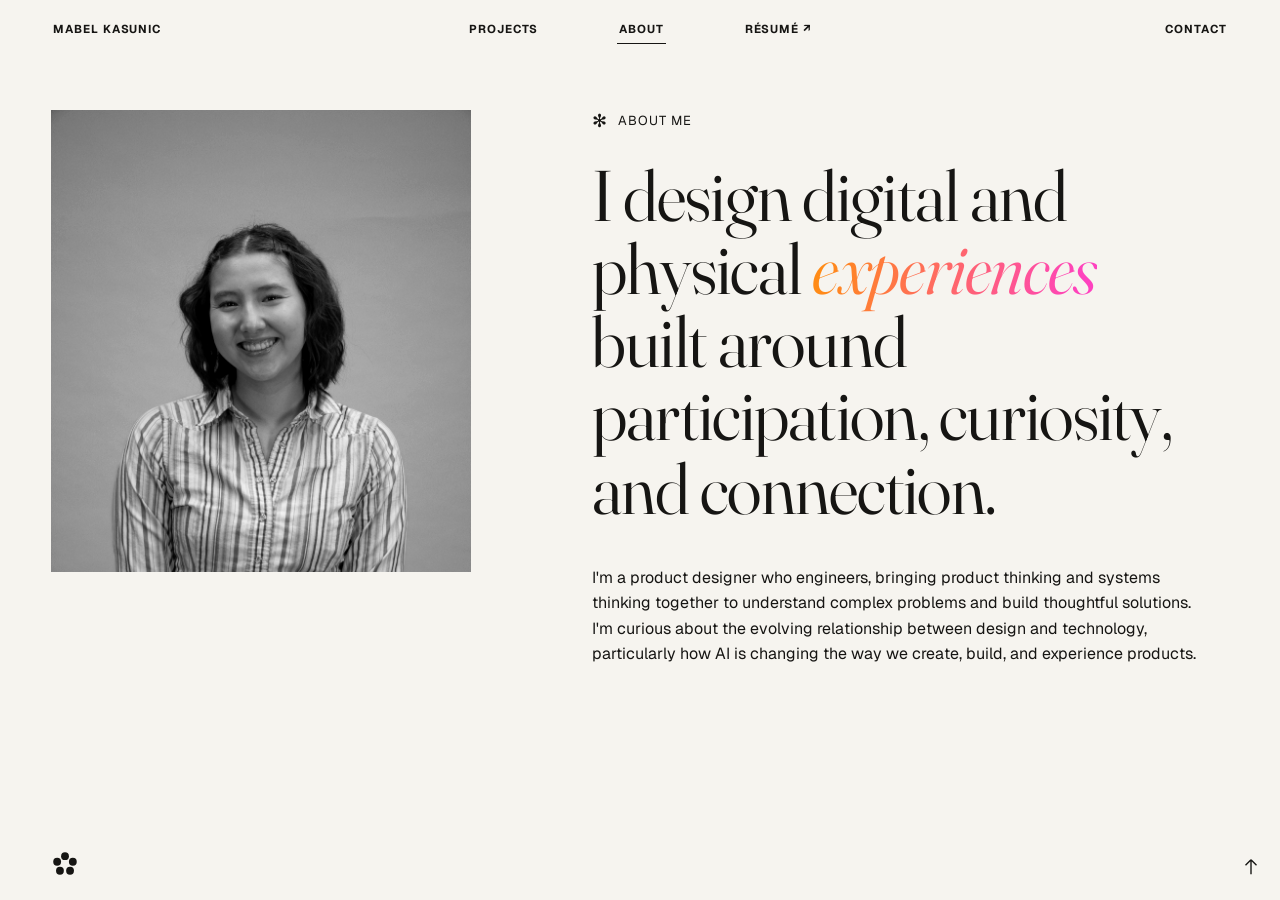
==== about.html @ b31f75e6 "Update project" ====
<!doctype html>
<html lang="en">
<head>
<meta charset="utf-8" />
<meta name="viewport" content="width=device-width, initial-scale=1" />
<title>About — Mabel Kasunic</title>
<link rel="preconnect" href="https://fonts.googleapis.com" />
<link rel="preconnect" href="https://fonts.gstatic.com" crossorigin />
<link href="https://fonts.googleapis.com/css2?family=Fraunces:ital,opsz,wght@0,9..144,300..700;1,9..144,300..700&family=DM+Mono:wght@400;500&family=Geist:wght@400;500;600&display=swap" rel="stylesheet" />

<style>
  :root {
    --bg: #f6f4ef;
    --ink: #161513;
    --muted: #6c6a64;
    --rule: rgba(22, 21, 19, 0.12);
    --serif: "Fraunces", "Times New Roman", serif;
    --sans: "Geist", system-ui, -apple-system, sans-serif;
    --mono: "DM Mono", ui-monospace, monospace;
    --gutter: clamp(20px, 4vw, 56px);
  }

  * { box-sizing: border-box; }
  html, body { margin: 0; padding: 0; }
  body {
    background: var(--bg);
    color: var(--ink);
    font-family: var(--sans);
    font-size: 16px;
    line-height: 1.55;
    -webkit-font-smoothing: antialiased;
    min-height: 100vh;
  }

  a { color: inherit; text-decoration: none; }

  @media (hover: hover) and (pointer: fine) {
    * { cursor: none !important; }
    .custom-cursor {
      position: fixed;
      top: 0; left: 0;
      width: 12px; height: 12px;
      margin: -6px 0 0 -6px;
      border-radius: 50%;
      background: #FF69c8;
      pointer-events: none;
      z-index: 9999;
      transform: translate3d(-100px, -100px, 0);
      transition: transform 0.08s ease-out, opacity 0.2s ease;
    }
  }

  /* ---------- Top nav ---------- */
  .nav {
    position: fixed; inset: 0 0 auto 0;
    display: grid;
    grid-template-columns: 1fr auto auto auto 1fr;
    gap: clamp(24px, 6vw, 90px);
    padding: 16px var(--gutter);
    background: transparent;
    z-index: 50;
    font-family: var(--sans);
    font-size: 11.5px;
    font-weight: 700;
    letter-spacing: 0.08em;
    text-transform: uppercase;
    color: var(--ink);
    mix-blend-mode: normal;
  }
  .nav a { position: relative; padding: 4px 2px; }
  .nav .brand { justify-self: start; }
  .nav .end { justify-self: end; }
  .nav a .sup {
    font-size: 10px;
    vertical-align: super;
    margin-left: 2px;
    color: var(--muted);
    letter-spacing: 0;
  }
  .nav a:hover::after {
    content: "";
    position: absolute; left: 0; right: 0; bottom: -2px;
    height: 1px; background: var(--ink);
  }
  .nav a.current::after {
    content: "";
    position: absolute; left: 0; right: 0; bottom: -2px;
    height: 1px; background: var(--ink);
  }

  /* ---------- Corner flower mark ---------- */
  .corner-mark {
    position: fixed;
    left: var(--gutter); bottom: 22px;
    z-index: 40;
    width: 28px; height: 28px;
  }
  .corner-mark svg { width: 100%; height: 100%; }

  .scroll-top {
    position: fixed;
    right: 18px; bottom: 22px;
    z-index: 40;
    width: 22px; height: 22px;
    color: var(--ink);
    cursor: pointer;
  }

  /* ---------- About hero (portrait + copy) ---------- */
  main {
    position: relative;
    z-index: 1;
    padding: 110px var(--gutter) 120px;
  }
  .hero-grid {
    display: grid;
    grid-template-columns: 0.85fr 1.2fr;
    gap: clamp(40px, 7vw, 110px);
    align-items: start;
  }

  .portrait-wrap { position: relative; max-width: 420px; }
  .portrait {
    position: relative;
    aspect-ratio: 438 / 482;
    overflow: hidden;
    background: #d6d4cd;
    opacity: 0;
    clip-path: inset(0 0 100% 0);
  }
  .portrait.in-view {
    animation: wipeReveal 1.15s cubic-bezier(0.22, 1, 0.36, 1) 0.1s forwards;
  }

  .eyebrow {
    display: inline-flex; align-items: center; gap: 10px;
    font-family: var(--sans);
    font-size: 13px;
    letter-spacing: 0.08em;
    text-transform: uppercase;
    color: var(--ink);
    margin-bottom: 28px;
  }
  .eyebrow .ast {
    font-family: var(--serif);
    font-size: 18px;
    line-height: 1;
  }

  .display {
    font-family: var(--serif);
    font-weight: 350;
    font-optical-sizing: auto;
    font-variation-settings: "opsz" 144;
    font-size: clamp(38px, 5.6vw, 78px);
    line-height: 1.02;
    letter-spacing: -0.01em;
    margin: 0 0 40px;
    text-wrap: balance;
  }
  .display em {
    font-style: italic;
    font-weight: 350;
  }
  .display em.grad {
    background-image: linear-gradient(100deg, #FF8B17 6%, #FE42BF 94%);
    -webkit-background-clip: text;
    background-clip: text;
    -webkit-text-fill-color: transparent;
    color: transparent;
  }

  .lede p {
    font-size: clamp(16px, 1.15vw, 19px);
    line-height: 1.6;
    color: var(--ink);
    margin: 0 0 18px;
    max-width: 56ch;
  }
  .lede p:last-child { margin-bottom: 0; }

  .reveal {
    opacity: 0;
    clip-path: inset(0 0 100% 0);
  }
  .in-view .reveal {
    animation: wipeReveal 1.05s cubic-bezier(0.22, 1, 0.36, 1) var(--d, 0s) forwards;
  }
  @keyframes wipeReveal {
    0%   { opacity: 0; clip-path: inset(0 0 100% 0); }
    99%  { opacity: 1; clip-path: inset(0 0 0 0); }
    100% { opacity: 1; clip-path: none; }
  }
  @media (prefers-reduced-motion: reduce) {
    .reveal, .portrait {
      animation: none !important;
      opacity: 1 !important;
      clip-path: none !important;
    }
  }

  @media (max-width: 880px) {
    .hero-grid { grid-template-columns: 1fr; }
  }

  @media (max-width: 720px) {
    .nav { grid-template-columns: 1fr auto; gap: 16px; }
    .nav .brand { grid-column: 1; }
    .nav .end { grid-column: 2; }
    .nav a:not(.brand):not(.end) { display: none; }
  }
</style>
</head>
<body>

<!-- Custom dot cursor -->
<div class="custom-cursor" id="customCursor" aria-hidden="true"></div>
<script>
  (function () {
    var dot = document.getElementById('customCursor');
    if (!dot || !window.matchMedia('(hover: hover) and (pointer: fine)').matches) return;
    window.addEventListener('mousemove', function (e) {
      dot.style.transform = 'translate3d(' + e.clientX + 'px, ' + e.clientY + 'px, 0)';
    });
    document.addEventListener('mouseleave', function () { dot.style.opacity = '0'; });
    document.addEventListener('mouseenter', function () { dot.style.opacity = '1'; });
  })();
</script>

<!-- Top nav -->
<nav class="nav">
  <a class="brand" href="index.html">Mabel Kasunic</a>
  <a class="nav-link" href="index.html#projects">Projects</a>
  <a class="nav-link current" href="about.html">About</a>
  <a class="nav-link" href="resume.html">Résumé ↗</a>
  <a class="end" href="index.html#contact">Contact</a>
</nav>

<!-- Corner flower mark -->
<div class="corner-mark" aria-hidden="true">
  <svg viewBox="0 0 100 100">
    <g fill="#161513">
      <circle cx="50" cy="22" r="14"/>
      <circle cx="78" cy="42" r="14"/>
      <circle cx="68" cy="74" r="14"/>
      <circle cx="32" cy="74" r="14"/>
      <circle cx="22" cy="42" r="14"/>
      <circle cx="50" cy="50" r="6" fill="#f6f4ef"/>
    </g>
  </svg>
</div>

<!-- Scroll to top -->
<a class="scroll-top" href="#top" aria-label="Back to top">
  <svg viewBox="0 0 24 24" fill="none" stroke="currentColor" stroke-width="1.5">
    <path d="M12 20V4M12 4l-6 6M12 4l6 6"/>
  </svg>
</a>

<main id="top">
  <section class="hero" id="about">
    <div class="hero-grid">
      <div class="portrait-wrap">
        <div class="portrait">
          <img src="portrait.jpg" alt="Portrait of Mabel Kasunic" style="width:100%;height:100%;object-fit:cover;object-position:center top;filter:grayscale(1) contrast(1.05);" />
        </div>
      </div>

      <div class="lede">
        <div class="eyebrow reveal" style="--d:0.05s"><span class="ast">✻</span> About me</div>
        <h1 class="display reveal" style="--d:0.18s">
          I design digital and physical <em class="grad">experiences</em> built around participation, curiosity, and connection.
        </h1>
        <p class="reveal" style="--d:0.5s">I'm a product designer who engineers, bringing product thinking and systems thinking together to understand complex problems and build thoughtful solutions. I'm curious about the evolving relationship between design and technology, particularly how AI is changing the way we create, build, and experience products.</p>
      </div>
    </div>
  </section>
</main>

<script>
  (function () {
    var hero = document.getElementById('about');
    var grid = hero && hero.querySelector('.hero-grid');
    if (!hero || !grid) return;
    var io = new IntersectionObserver(function (entries) {
      entries.forEach(function (entry) {
        if (entry.isIntersecting) {
          hero.classList.add('in-view');
          hero.querySelector('.portrait').classList.add('in-view');
          io.disconnect();
        }
      });
    }, { threshold: 0.18 });
    io.observe(grid);
  })();
</script>

</body>
</html>
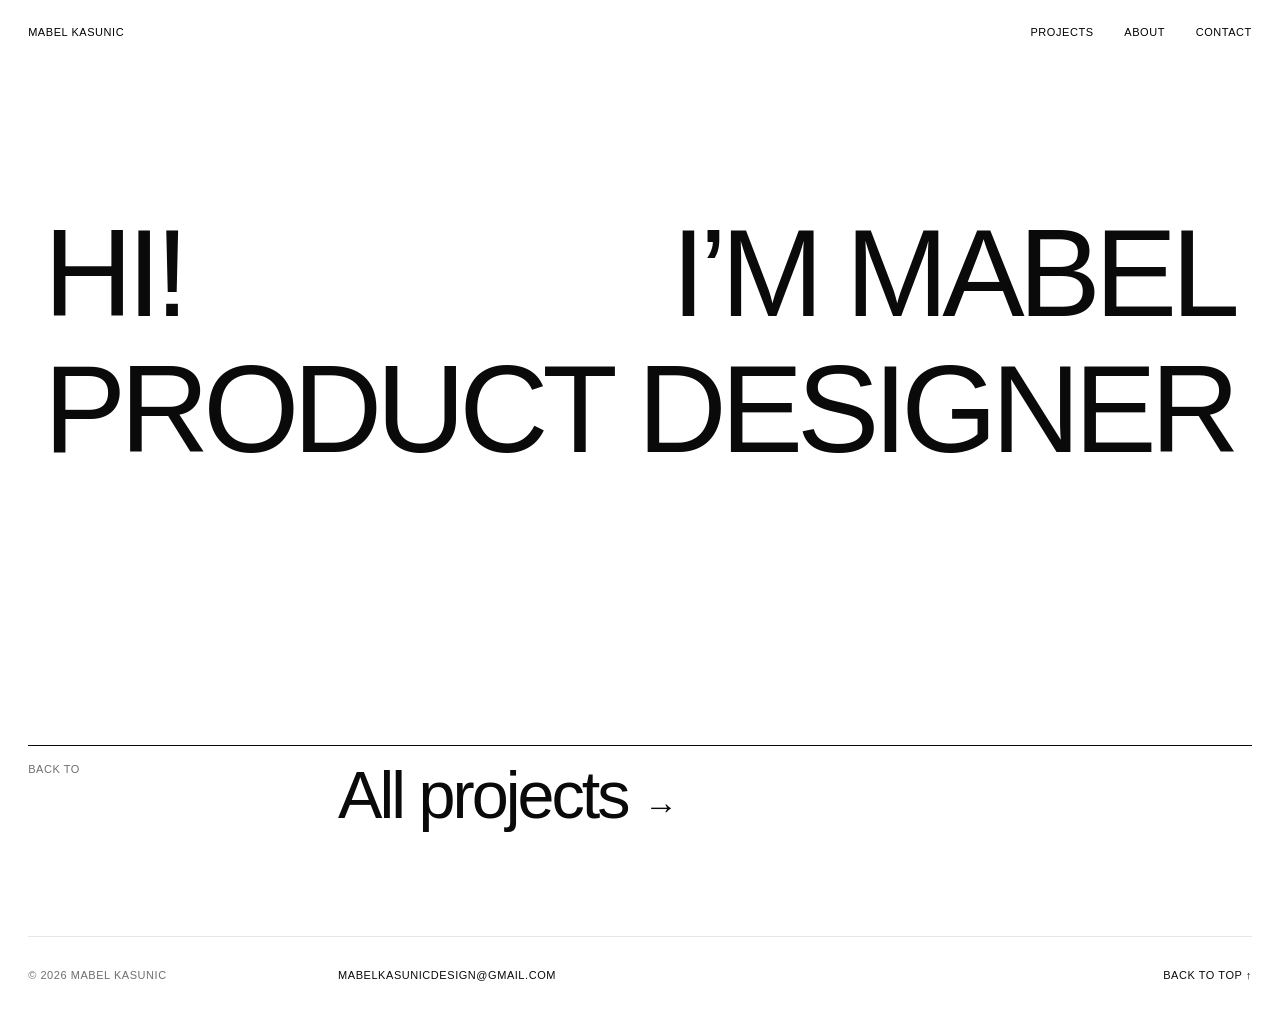
==== commit c792adf4: "Add About page with hover doodles New about.html: centred "Hi! I'm Mabel / Product Designer" title i" ====
--- a/about.html
+++ b/about.html
@@ -1,299 +1,54 @@
 <!doctype html>
-<html lang="en">
+<html lang="en" class="no-js">
 <head>
-<meta charset="utf-8" />
-<meta name="viewport" content="width=device-width, initial-scale=1" />
-<title>About — Mabel Kasunic</title>
-<link rel="preconnect" href="https://fonts.googleapis.com" />
-<link rel="preconnect" href="https://fonts.gstatic.com" crossorigin />
-<link href="https://fonts.googleapis.com/css2?family=Fraunces:ital,opsz,wght@0,9..144,300..700;1,9..144,300..700&family=DM+Mono:wght@400;500&family=Geist:wght@400;500;600&display=swap" rel="stylesheet" />
-
-<style>
-  :root {
-    --bg: #f6f4ef;
-    --ink: #161513;
-    --muted: #6c6a64;
-    --rule: rgba(22, 21, 19, 0.12);
-    --serif: "Fraunces", "Times New Roman", serif;
-    --sans: "Geist", system-ui, -apple-system, sans-serif;
-    --mono: "DM Mono", ui-monospace, monospace;
-    --gutter: clamp(20px, 4vw, 56px);
-  }
-
-  * { box-sizing: border-box; }
-  html, body { margin: 0; padding: 0; }
-  body {
-    background: var(--bg);
-    color: var(--ink);
-    font-family: var(--sans);
-    font-size: 16px;
-    line-height: 1.55;
-    -webkit-font-smoothing: antialiased;
-    min-height: 100vh;
-  }
-
-  a { color: inherit; text-decoration: none; }
-
-  @media (hover: hover) and (pointer: fine) {
-    * { cursor: none !important; }
-    .custom-cursor {
-      position: fixed;
-      top: 0; left: 0;
-      width: 12px; height: 12px;
-      margin: -6px 0 0 -6px;
-      border-radius: 50%;
-      background: #FF69c8;
-      pointer-events: none;
-      z-index: 9999;
-      transform: translate3d(-100px, -100px, 0);
-      transition: transform 0.08s ease-out, opacity 0.2s ease;
-    }
-  }
-
-  /* ---------- Top nav ---------- */
-  .nav {
-    position: fixed; inset: 0 0 auto 0;
-    display: grid;
-    grid-template-columns: 1fr auto auto auto 1fr;
-    gap: clamp(24px, 6vw, 90px);
-    padding: 16px var(--gutter);
-    background: transparent;
-    z-index: 50;
-    font-family: var(--sans);
-    font-size: 11.5px;
-    font-weight: 700;
-    letter-spacing: 0.08em;
-    text-transform: uppercase;
-    color: var(--ink);
-    mix-blend-mode: normal;
-  }
-  .nav a { position: relative; padding: 4px 2px; }
-  .nav .brand { justify-self: start; }
-  .nav .end { justify-self: end; }
-  .nav a .sup {
-    font-size: 10px;
-    vertical-align: super;
-    margin-left: 2px;
-    color: var(--muted);
-    letter-spacing: 0;
-  }
-  .nav a:hover::after {
-    content: "";
-    position: absolute; left: 0; right: 0; bottom: -2px;
-    height: 1px; background: var(--ink);
-  }
-  .nav a.current::after {
-    content: "";
-    position: absolute; left: 0; right: 0; bottom: -2px;
-    height: 1px; background: var(--ink);
-  }
-
-  /* ---------- Corner flower mark ---------- */
-  .corner-mark {
-    position: fixed;
-    left: var(--gutter); bottom: 22px;
-    z-index: 40;
-    width: 28px; height: 28px;
-  }
-  .corner-mark svg { width: 100%; height: 100%; }
-
-  .scroll-top {
-    position: fixed;
-    right: 18px; bottom: 22px;
-    z-index: 40;
-    width: 22px; height: 22px;
-    color: var(--ink);
-    cursor: pointer;
-  }
-
-  /* ---------- About hero (portrait + copy) ---------- */
-  main {
-    position: relative;
-    z-index: 1;
-    padding: 110px var(--gutter) 120px;
-  }
-  .hero-grid {
-    display: grid;
-    grid-template-columns: 0.85fr 1.2fr;
-    gap: clamp(40px, 7vw, 110px);
-    align-items: start;
-  }
-
-  .portrait-wrap { position: relative; max-width: 420px; }
-  .portrait {
-    position: relative;
-    aspect-ratio: 438 / 482;
-    overflow: hidden;
-    background: #d6d4cd;
-    opacity: 0;
-    clip-path: inset(0 0 100% 0);
-  }
-  .portrait.in-view {
-    animation: wipeReveal 1.15s cubic-bezier(0.22, 1, 0.36, 1) 0.1s forwards;
-  }
-
-  .eyebrow {
-    display: inline-flex; align-items: center; gap: 10px;
-    font-family: var(--sans);
-    font-size: 13px;
-    letter-spacing: 0.08em;
-    text-transform: uppercase;
-    color: var(--ink);
-    margin-bottom: 28px;
-  }
-  .eyebrow .ast {
-    font-family: var(--serif);
-    font-size: 18px;
-    line-height: 1;
-  }
-
-  .display {
-    font-family: var(--serif);
-    font-weight: 350;
-    font-optical-sizing: auto;
-    font-variation-settings: "opsz" 144;
-    font-size: clamp(38px, 5.6vw, 78px);
-    line-height: 1.02;
-    letter-spacing: -0.01em;
-    margin: 0 0 40px;
-    text-wrap: balance;
-  }
-  .display em {
-    font-style: italic;
-    font-weight: 350;
-  }
-  .display em.grad {
-    background-image: linear-gradient(100deg, #FF8B17 6%, #FE42BF 94%);
-    -webkit-background-clip: text;
-    background-clip: text;
-    -webkit-text-fill-color: transparent;
-    color: transparent;
-  }
-
-  .lede p {
-    font-size: clamp(16px, 1.15vw, 19px);
-    line-height: 1.6;
-    color: var(--ink);
-    margin: 0 0 18px;
-    max-width: 56ch;
-  }
-  .lede p:last-child { margin-bottom: 0; }
-
-  .reveal {
-    opacity: 0;
-    clip-path: inset(0 0 100% 0);
-  }
-  .in-view .reveal {
-    animation: wipeReveal 1.05s cubic-bezier(0.22, 1, 0.36, 1) var(--d, 0s) forwards;
-  }
-  @keyframes wipeReveal {
-    0%   { opacity: 0; clip-path: inset(0 0 100% 0); }
-    99%  { opacity: 1; clip-path: inset(0 0 0 0); }
-    100% { opacity: 1; clip-path: none; }
-  }
-  @media (prefers-reduced-motion: reduce) {
-    .reveal, .portrait {
-      animation: none !important;
-      opacity: 1 !important;
-      clip-path: none !important;
-    }
-  }
-
-  @media (max-width: 880px) {
-    .hero-grid { grid-template-columns: 1fr; }
-  }
-
-  @media (max-width: 720px) {
-    .nav { grid-template-columns: 1fr auto; gap: 16px; }
-    .nav .brand { grid-column: 1; }
-    .nav .end { grid-column: 2; }
-    .nav a:not(.brand):not(.end) { display: none; }
-  }
-</style>
+  <meta charset="utf-8">
+  <meta name="viewport" content="width=device-width, initial-scale=1">
+  <title>About — Mabel Kasunic</title>
+  <meta name="description" content="About Mabel Kasunic, product designer.">
+  <link rel="stylesheet" href="css/base.css">
+  <link rel="stylesheet" href="css/project.css">
+  <link rel="stylesheet" href="css/about.css">
 </head>
 <body>
+<div class="site" id="top">
+  <a class="skip" href="#about-title">Skip to content</a>
 
-<!-- Custom dot cursor -->
-<div class="custom-cursor" id="customCursor" aria-hidden="true"></div>
-<script>
-  (function () {
-    var dot = document.getElementById('customCursor');
-    if (!dot || !window.matchMedia('(hover: hover) and (pointer: fine)').matches) return;
-    window.addEventListener('mousemove', function (e) {
-      dot.style.transform = 'translate3d(' + e.clientX + 'px, ' + e.clientY + 'px, 0)';
-    });
-    document.addEventListener('mouseleave', function () { dot.style.opacity = '0'; });
-    document.addEventListener('mouseenter', function () { dot.style.opacity = '1'; });
-  })();
-</script>
+  <header class="wrap cols header">
+    <a class="brand small hit" href="index.html"><span class="ul">Mabel Kasunic</span></a>
+    <nav class="nav-wrap" aria-label="Primary">
+      <ul class="nav small">
+        <li><a class="hit" href="index.html#projects"><span class="ul">Projects</span></a></li>
+        <li><a class="hit" href="about.html" aria-current="page"><span class="ul">About</span></a></li>
+        <li><a class="hit" href="#contact"><span class="ul">Contact</span></a></li>
+      </ul>
+    </nav>
+  </header>
+  <div class="header-space" aria-hidden="true"></div>
 
-<!-- Top nav -->
-<nav class="nav">
-  <a class="brand" href="index.html">Mabel Kasunic</a>
-  <a class="nav-link" href="index.html#projects">Projects</a>
-  <a class="nav-link current" href="about.html">About</a>
-  <a class="nav-link" href="resume.html">Résumé ↗</a>
-  <a class="end" href="index.html#contact">Contact</a>
-</nav>
+  <main class="wrap about-main">
+    <section class="about-hero" aria-labelledby="about-title">
+      <h1 class="about-title" id="about-title" aria-label="Hi! I’m Mabel, product designer">
+        <span class="a-row" aria-hidden="true"><span class="line"><span>Hi!</span></span><span class="line"><span>I’m Mabel</span></span></span>
+        <span class="a-row" aria-hidden="true"><span class="line"><span>Product Designer</span></span></span>
+        <img class="doodle dd-star" src="images/about-doodle-star.png" alt="" aria-hidden="true" draggable="false">
+        <img class="doodle dd-lines" src="images/about-doodle-lines.png" alt="" aria-hidden="true" draggable="false">
+        <img class="doodle dd-pencil" src="images/about-doodle-pencil.png" alt="" aria-hidden="true" draggable="false">
+      </h1>
+    </section>
+  </main>
 
-<!-- Corner flower mark -->
-<div class="corner-mark" aria-hidden="true">
-  <svg viewBox="0 0 100 100">
-    <g fill="#161513">
-      <circle cx="50" cy="22" r="14"/>
-      <circle cx="78" cy="42" r="14"/>
-      <circle cx="68" cy="74" r="14"/>
-      <circle cx="32" cy="74" r="14"/>
-      <circle cx="22" cy="42" r="14"/>
-      <circle cx="50" cy="50" r="6" fill="#f6f4ef"/>
-    </g>
-  </svg>
+  <footer class="wrap" id="contact">
+    <div class="cols next rv">
+      <p class="next-label small mute">Back to</p>
+      <a class="next-link" href="index.html#projects">All projects <span class="arrow" aria-hidden="true">→</span></a>
+    </div>
+    <div class="cols foot small">
+      <span class="copy mute">© <span data-year>2026</span> Mabel Kasunic</span>
+      <a class="mail hit" href="mailto:mabelkasunicdesign@gmail.com"><span class="ul">mabelkasunicdesign@gmail.com</span></a>
+      <a class="top hit" href="#top"><span class="ul">Back to top ↑</span></a>
+    </div>
+  </footer>
 </div>
-
-<!-- Scroll to top -->
-<a class="scroll-top" href="#top" aria-label="Back to top">
-  <svg viewBox="0 0 24 24" fill="none" stroke="currentColor" stroke-width="1.5">
-    <path d="M12 20V4M12 4l-6 6M12 4l6 6"/>
-  </svg>
-</a>
-
-<main id="top">
-  <section class="hero" id="about">
-    <div class="hero-grid">
-      <div class="portrait-wrap">
-        <div class="portrait">
-          <img src="portrait.jpg" alt="Portrait of Mabel Kasunic" style="width:100%;height:100%;object-fit:cover;object-position:center top;filter:grayscale(1) contrast(1.05);" />
-        </div>
-      </div>
-
-      <div class="lede">
-        <div class="eyebrow reveal" style="--d:0.05s"><span class="ast">✻</span> About me</div>
-        <h1 class="display reveal" style="--d:0.18s">
-          I design digital and physical <em class="grad">experiences</em> built around participation, curiosity, and connection.
-        </h1>
-        <p class="reveal" style="--d:0.5s">I'm a product designer who engineers, bringing product thinking and systems thinking together to understand complex problems and build thoughtful solutions. I'm curious about the evolving relationship between design and technology, particularly how AI is changing the way we create, build, and experience products.</p>
-      </div>
-    </div>
-  </section>
-</main>
-
-<script>
-  (function () {
-    var hero = document.getElementById('about');
-    var grid = hero && hero.querySelector('.hero-grid');
-    if (!hero || !grid) return;
-    var io = new IntersectionObserver(function (entries) {
-      entries.forEach(function (entry) {
-        if (entry.isIntersecting) {
-          hero.classList.add('in-view');
-          hero.querySelector('.portrait').classList.add('in-view');
-          io.disconnect();
-        }
-      });
-    }, { threshold: 0.18 });
-    io.observe(grid);
-  })();
-</script>
-
+<script src="js/main.js"></script>
 </body>
 </html>
--- a/css/base.css
+++ b/css/base.css
@@ -0,0 +1,94 @@
+/* ==========================================================================
+   Base — shared by every page
+   Type: Helvetica Neue LT Pro first. If you have the licensed web font files,
+   add an @font-face rule here; otherwise the stack falls back to Helvetica Neue
+   / Helvetica, which look almost identical.
+   ========================================================================== */
+
+:root {
+  --ink: #0A0A0A;
+  --paper: #FFFFFF;
+  --rule: #E6E6E6;
+  --mute: #6E6E6E;
+  --ease: cubic-bezier(.22, .8, .2, 1);
+  --ease-io: cubic-bezier(.76, 0, .24, 1);
+  --pad: clamp(16px, 2.2vw, 32px);
+  --gut: clamp(12px, 1.25vw, 20px);
+}
+
+*, *::before, *::after { box-sizing: border-box; }
+
+html { scroll-behavior: smooth; }
+
+body {
+  margin: 0;
+  background: var(--paper);
+  color: var(--ink);
+  font-family: "Helvetica Neue LT Pro", "Helvetica Neue", Helvetica, Arial, sans-serif;
+  font-size: 15px;
+  line-height: 1.45;
+  -webkit-font-smoothing: antialiased;
+  -moz-osx-font-smoothing: grayscale;
+  text-rendering: optimizeLegibility;
+  font-kerning: normal;
+}
+
+a { color: var(--ink); text-decoration: none; }
+img { max-width: 100%; }
+::selection { background: var(--ink); color: var(--paper); }
+:focus-visible { outline: 1px solid var(--ink); outline-offset: 6px; }
+
+.wrap { max-width: 1920px; margin: 0 auto; padding-left: var(--pad); padding-right: var(--pad); }
+.cols { display: grid; grid-template-columns: repeat(12, minmax(0, 1fr)); column-gap: var(--gut); }
+
+.skip { position: absolute; left: 16px; top: -60px; z-index: 200; background: var(--ink); color: var(--paper); padding: 12px 16px; font-size: 12px; transition: top .2s; }
+.skip:focus { top: 16px; color: var(--paper); }
+.sr-only { position: absolute; width: 1px; height: 1px; overflow: hidden; clip: rect(0 0 0 0); white-space: nowrap; margin: -1px; }
+
+/* Small type + link underline */
+.small { font-size: 11px; font-weight: 500; letter-spacing: .05em; text-transform: uppercase; line-height: 1.35; }
+.mute { color: var(--mute); }
+.ul { position: relative; }
+.ul::after { content: ""; position: absolute; left: 0; right: 0; bottom: -2px; height: 1px; background: currentColor; transform: scaleX(0); transform-origin: right; transition: transform .5s var(--ease); }
+.ul:hover::after, .ul:focus-visible::after, a:hover > .ul::after, a:focus-visible > .ul::after { transform: scaleX(1); transform-origin: left; }
+.hit { display: inline-flex; align-items: center; min-height: 44px; }
+.arrow { display: inline-block; transition: transform .45s var(--ease); }
+
+/* Header: fixed and transparent; difference blending keeps it black on light areas and white on dark ones */
+.header { position: fixed; top: 0; left: 0; right: 0; z-index: 50; align-items: center; min-height: 64px; padding-top: 8px; padding-bottom: 8px; color: #FFFFFF; mix-blend-mode: difference; pointer-events: none; }
+.header a, .header a:hover { color: #FFFFFF; pointer-events: auto; }
+.header :focus-visible { outline-color: #FFFFFF; }
+.header-space { height: 64px; }
+.brand { grid-column: 1 / span 6; justify-self: start; }
+.nav-wrap { grid-column: 7 / -1; }
+.nav { display: flex; justify-content: flex-end; gap: clamp(20px, 2.4vw, 40px); list-style: none; margin: 0; padding: 0; }
+
+/* Scroll reveal (js/main.js adds .is-in) */
+.rv { opacity: 0; transform: translateY(24px); transition: opacity 1s var(--ease), transform 1s var(--ease); }
+.rv.is-in { opacity: 1; transform: none; }
+.rv.d1 { transition-delay: .1s; }
+.no-js .rv { opacity: 1; transform: none; }
+
+@media (max-width: 640px) {
+  .brand { grid-column: 1 / span 5; }
+  .nav-wrap { grid-column: 6 / -1; }
+  .nav { gap: 16px; }
+}
+/* Small phones: name and links share the row without touching */
+@media (max-width: 480px) {
+  .header { grid-template-columns: auto minmax(0, 1fr); column-gap: 16px; }
+  .brand { grid-column: 1; }
+  .nav-wrap { grid-column: 2; }
+  .nav { gap: 14px; }
+  .header .small { font-size: 10px; letter-spacing: .04em; }
+}
+@media (max-width: 340px) {
+  .nav { gap: 10px; }
+  .header .small { letter-spacing: .02em; }
+}
+
+@media (prefers-reduced-motion: reduce) {
+  html { scroll-behavior: auto; }
+  *, *::before, *::after { animation-duration: .01ms !important; animation-delay: 0s !important; transition-duration: .01ms !important; transition-delay: 0s !important; }
+  .rv { opacity: 1; transform: none; }
+}
--- a/css/project.css
+++ b/css/project.css
@@ -0,0 +1,148 @@
+/* ==========================================================================
+   Project pages (techtank.html)
+   ========================================================================== */
+
+/* Cover */
+.cover { margin: 0; position: relative; overflow: hidden; aspect-ratio: 21 / 9; background: #E8ECEF; clip-path: inset(0 0 100% 0); transition: clip-path 1.3s var(--ease-io); }
+.cover img { position: absolute; inset: 0; width: 100%; height: 100%; object-fit: cover; display: block; transform: scale(1.1); transition: transform 1.8s var(--ease); }
+.is-ready .cover { clip-path: inset(0 0 0 0); }
+.is-ready .cover img { transform: scale(1); }
+
+/* Intro: title + facts */
+.intro { padding-top: clamp(28px, 3vw, 48px); padding-bottom: clamp(96px, 11vw, 180px); row-gap: 40px; }
+.title-block { grid-column: 1 / span 7; margin: 0; font-size: clamp(40px, 5.2vw, 92px); font-weight: 400; letter-spacing: -.045em; line-height: 1.02; }
+.t-line { display: block; overflow: hidden; padding-top: .04em; padding-bottom: .06em; }
+.t-line > span { display: block; transform: translateY(110%); transition: transform 1.1s var(--ease); }
+.t-line:nth-child(2) > span { transition-delay: .08s; }
+.is-ready .t-line > span { transform: none; }
+.t-name { font-weight: 500; }
+.t-sub { color: var(--mute); }
+.facts { grid-column: 9 / -1; margin: 0; display: flex; flex-direction: column; gap: 28px; padding-top: .8em; }
+.fact { display: flex; flex-direction: column; gap: 4px; }
+.fact dt { font-size: 17px; font-weight: 500; letter-spacing: -.01em; }
+.fact dd { margin: 0; font-size: 17px; color: var(--mute); line-height: 1.45; }
+
+/* Text sections: label left, copy right */
+.brief { padding-top: 16px; border-top: 1px solid var(--rule); row-gap: 32px; }
+.brief-label { grid-column: 1 / span 4; margin: 0; font-size: clamp(20px, 1.6vw, 26px); font-weight: 500; letter-spacing: -.02em; line-height: 1.2; }
+.brief-items { grid-column: 7 / -1; display: flex; flex-direction: column; }
+.item { padding: 0 0 clamp(28px, 2.6vw, 40px); margin-bottom: clamp(28px, 2.6vw, 40px); border-bottom: 1px solid var(--rule); }
+.item:last-child { border-bottom: 0; margin-bottom: 0; padding-bottom: 0; }
+.item h3 { margin: 0 0 8px; font-size: clamp(17px, 1.3vw, 20px); font-weight: 500; letter-spacing: -.01em; line-height: 1.3; }
+.item p { margin: 0; font-size: clamp(16px, 1.3vw, 20px); line-height: 1.45; color: var(--mute); letter-spacing: -.006em; max-width: 38em; text-wrap: pretty; }
+.item p.lead { color: var(--ink); font-size: clamp(18px, 1.7vw, 24px); }
+.section-gap { padding-top: clamp(96px, 11vw, 180px); }
+
+/* Image gallery */
+.gallery { padding-top: clamp(96px, 11vw, 180px); display: grid; grid-template-columns: repeat(2, minmax(0, 1fr)); gap: var(--gut); }
+.shot { margin: 0; position: relative; overflow: hidden; background: #EFEFED; aspect-ratio: 4 / 5; }
+.shot.full { grid-column: 1 / -1; aspect-ratio: 16 / 9; }
+.shot > img { position: absolute; inset: 0; width: 100%; height: 100%; object-fit: cover; display: block; }
+
+/* Before / after slider */
+.shot.compare { aspect-ratio: 2 / 1; background: #FFFFFF; box-shadow: inset 0 0 0 1px var(--rule); user-select: none; -webkit-user-select: none; }
+.cmp-layer { position: absolute; inset: 0; display: flex; align-items: center; justify-content: center; overflow: hidden; }
+.cmp-old img { width: 79%; height: auto; display: block; }
+.cmp-new { background: #15254D; clip-path: inset(0 100% 0 0); }
+.cmp-new img { position: absolute; inset: 0; width: 100%; height: 100%; object-fit: cover; display: block; }
+.cmp-handle { position: absolute; top: 0; bottom: 0; left: 0; width: 4px; margin-left: -2px; background: #D9D9D9; pointer-events: none; }
+.cmp-knob { position: absolute; top: 50%; left: 2px; width: 44px; height: 44px; margin-top: -22px; display: flex; align-items: center; justify-content: center; background: #FFFFFF; color: var(--ink); box-shadow: 0 0 0 1px #D9D9D9; transition: transform .2s var(--ease); }
+.cmp-tag { position: absolute; left: clamp(12px, 1.6vw, 24px); top: clamp(12px, 1.6vw, 24px); background: #D9D9D9; color: var(--ink); padding: 10px 18px; border-radius: 999px; font-size: clamp(11px, 1vw, 14px); font-weight: 400; letter-spacing: .04em; text-transform: uppercase; line-height: 1.2; pointer-events: none; }
+.cmp-range { position: absolute; inset: 0; width: 100%; height: 100%; margin: 0; opacity: 0; cursor: ew-resize; -webkit-appearance: none; appearance: none; background: transparent; touch-action: pan-y; }
+.cmp-range::-webkit-slider-thumb { -webkit-appearance: none; width: 44px; height: 100vh; }
+.cmp-range::-moz-range-thumb { width: 44px; height: 100vh; border: 0; }
+.compare:has(.cmp-range:focus-visible) { outline: 1px solid var(--ink); outline-offset: 6px; }
+.cmp-hint { position: absolute; right: clamp(12px, 1.6vw, 24px); bottom: clamp(12px, 1.6vw, 24px); font-size: 10px; font-weight: 500; letter-spacing: .06em; text-transform: uppercase; color: var(--mute); pointer-events: none; transition: opacity .4s var(--ease); }
+.cmp-hint.is-hidden { opacity: 0; }
+
+/* Logo grid on a full-bleed light grey band */
+.grid-band { margin: clamp(48px, 6vw, 96px) 0 0; padding: clamp(56px, 7vw, 120px) 0; background: #EDEDEB; box-shadow: 0 0 0 100vmax #EDEDEB; clip-path: inset(0 -100vmax); }
+.grid-band img { width: 100%; height: auto; display: block; }
+
+/* Applications gallery — two rows */
+.apps { margin-top: clamp(96px, 11vw, 180px); display: flex; flex-direction: column; gap: var(--gut); }
+.apps-row { display: grid; gap: var(--gut); }
+.apps-row.r1 { grid-template-columns: minmax(0, 1fr) minmax(0, 2fr); }
+.apps-row.r2 { grid-template-columns: minmax(0, 1fr) minmax(0, 2.1fr) minmax(0, 1fr); }
+.app { margin: 0; position: relative; overflow: hidden; background: #242E54; }
+.app img { position: absolute; inset: 0; width: 100%; height: 100%; object-fit: cover; display: block; transition: transform 1.1s var(--ease); }
+.app:hover img { transform: scale(1.03); }
+.app.banner { aspect-ratio: 2620 / 1000; }
+.app.process { aspect-ratio: 848 / 494; background: #1A56BD; }
+
+/* Stacked full-width images (business card + typography), no gap */
+.stack-figure { margin: clamp(48px, 6vw, 96px) 0 0; background: #14244C; }
+.stack-figure img { width: 100%; height: auto; display: block; }
+
+/* Colour palette: swatches left, looping card stack right */
+.palette { align-items: stretch; row-gap: 24px; }
+.swatches { grid-column: 1 / span 4; list-style: none; margin: 0; padding: 0; display: flex; flex-direction: column; gap: 16px; }
+.swatch { flex: 1 1 0; min-height: 96px; border-radius: 20px; padding: 20px 22px; display: flex; flex-direction: column; justify-content: flex-end; gap: 2px; transition: transform .7s var(--ease); }
+.swatch.is-active { transform: translateX(10px); }
+.sw-hex { font-size: 14px; letter-spacing: .01em; line-height: 1.3; }
+.sw-name { font-size: 17px; font-weight: 600; letter-spacing: -.01em; line-height: 1.3; }
+.sw-white { background: #FFFFFF; color: #000000; box-shadow: inset 0 0 0 1px #DADADA; }
+.sw-navy { background: #242E52; color: #FFFFFF; }
+.sw-sapphire { background: #1756BC; color: #FFFFFF; }
+.sw-mango { background: #F8BE41; color: #000000; }
+.sw-black { background: #000000; color: #FFFFFF; }
+.cstack { grid-column: 6 / -1; position: relative; height: clamp(560px, 64vw, 1000px); overflow: hidden; }
+/* Top-aligned deck: two cards peek above as bands, the previous card peeks below.
+   Card height = 63% of the stage; translateY % is of the card's own height. */
+.ccard { position: absolute; left: 50%; top: 0; height: 63%; aspect-ratio: 1313 / 2000; margin: 0; overflow: hidden; background: #E6E6E6; transform-origin: 50% 0; transition: transform .65s var(--ease-io), opacity .35s var(--ease-io); }
+.ccard img { width: 100%; height: 100%; object-fit: cover; display: block; }
+.ccard.d0 { transform: translateX(-50%) translateY(36.5%) scale(1); z-index: 5; opacity: 1; }
+.ccard.d1 { transform: translateX(-50%) translateY(15.9%) scale(.93); z-index: 4; opacity: 1; }
+.ccard.d2 { transform: translateX(-50%) translateY(1.6%) scale(.87); z-index: 3; opacity: 1; transition: transform .65s var(--ease-io), opacity .35s .35s var(--ease-io); }
+.ccard.d4 { transform: translateX(-50%) translateY(58.7%) scale(.92); z-index: 4; opacity: 1; }
+.ccard.d3 { transform: translateX(-50%) translateY(71%) scale(.84); z-index: 1; opacity: 0; }
+
+/* Closing quote */
+.quote-wrap { padding-top: clamp(120px, 14vw, 240px); padding-bottom: clamp(24px, 3vw, 48px); display: flex; justify-content: center; }
+.quote { margin: 0; position: relative; max-width: 15em; padding: 0 1.6em; font-size: clamp(32px, 4.4vw, 76px); font-weight: 500; letter-spacing: -.035em; line-height: 1.08; text-align: center; text-wrap: balance; color: var(--ink); }
+.qm { position: absolute; font-size: 2.4em; line-height: 1; font-weight: 700; font-style: italic; color: #C9C9C9; letter-spacing: 0; pointer-events: none; user-select: none; }
+.qm-open { left: -.05em; top: -.28em; }
+.qm-close { right: -.05em; bottom: -.62em; }
+
+/* Footer */
+.next { margin-top: clamp(96px, 11vw, 180px); border-top: 1px solid var(--ink); padding-top: 16px; row-gap: 24px; }
+.next-label { grid-column: 1 / span 3; margin: 0; }
+.next-link { grid-column: 4 / -1; justify-self: start; font-size: clamp(36px, 5.2vw, 96px); font-weight: 500; letter-spacing: -.045em; line-height: 1.02; display: inline-flex; align-items: baseline; gap: .25em; position: relative; padding-bottom: .06em; }
+.next-link::after { content: ""; position: absolute; left: 0; right: 0; bottom: 0; height: 1px; background: var(--ink); transform: scaleX(0); transform-origin: right; transition: transform .7s var(--ease); }
+.next-link:hover::after, .next-link:focus-visible::after { transform: scaleX(1); transform-origin: left; }
+.next-link .arrow { font-size: .5em; }
+.next-link:hover .arrow { transform: translateX(6px); }
+.foot { margin-top: clamp(64px, 8vw, 140px); padding-top: 16px; padding-bottom: 20px; border-top: 1px solid var(--rule); align-items: center; row-gap: 8px; }
+.foot .copy { grid-column: 1 / span 3; }
+.foot .mail { grid-column: 4 / span 6; justify-self: start; }
+.foot .top { grid-column: 10 / -1; justify-self: end; }
+
+@media (max-width: 900px) {
+  .title-block { grid-column: 1 / -1; }
+  .facts { grid-column: 1 / -1; flex-direction: row; flex-wrap: wrap; gap: 24px 48px; padding-top: 0; }
+  .brief-items { grid-column: 4 / -1; }
+  .swatches, .cstack { grid-column: 1 / -1; }
+  .swatches { flex-direction: row; }
+  .swatch { min-height: 140px; padding: 16px; }
+  .swatch.is-active { transform: translateY(-6px); }
+  .cstack { height: min(110vw, 860px); }
+}
+@media (max-width: 640px) {
+  .cover { aspect-ratio: 4 / 3; }
+  .brief-label, .brief-items, .next-label, .next-link, .foot .copy, .foot .mail, .foot .top { grid-column: 1 / -1; }
+  .foot .top { justify-self: start; }
+  .gallery { grid-template-columns: minmax(0, 1fr); }
+  .shot.full { aspect-ratio: 4 / 3; }
+  .shot.compare { aspect-ratio: 2 / 1; }
+  .apps-row.r1, .apps-row.r2 { grid-template-columns: minmax(0, 1fr); }
+  .app.cap { aspect-ratio: 4 / 3; }
+  .app.icon, .app.tote { aspect-ratio: 4 / 5; }
+  .swatches { display: grid; grid-template-columns: repeat(auto-fit, minmax(140px, 1fr)); }
+  .swatch { min-height: 120px; }
+  .cstack { height: 130vw; }
+  .cmp-tag { padding: 7px 12px; }
+}
+@media (prefers-reduced-motion: reduce) {
+  .t-line > span, .cover img { transform: none; }
+  .cover { clip-path: none; }
+}
--- a/css/about.css
+++ b/css/about.css
@@ -0,0 +1,37 @@
+/* ==========================================================================
+   About page (about.html) — uses base.css + project.css (footer)
+   ========================================================================== */
+
+.about-main { min-height: 60vh; }
+
+/* Title — same treatment as the home page name: medium weight, uppercase,
+   tight tracking, slide-up reveal. Sized so "PRODUCT DESIGNER" fills the width,
+   then centred. The title is only as wide as its longest line, so "I'm Mabel"
+   ends exactly where "Designer" ends. */
+.about-hero { padding-top: clamp(56px, 11vw, 180px); padding-bottom: clamp(64px, 8vw, 128px); display: flex; justify-content: center; overflow: hidden; margin: 0 calc(-1 * var(--pad)); padding-left: var(--pad); padding-right: var(--pad); }
+.about-title { margin: 0; position: relative; isolation: isolate; cursor: default; font-weight: 500; font-size: min(calc((100vw - 2 * var(--pad)) / 9.9), 190px); line-height: 1; letter-spacing: -.05em; text-transform: uppercase; display: inline-flex; flex-direction: column; width: max-content; max-width: 100%; }
+.a-row { position: relative; z-index: 1; display: flex; justify-content: space-between; gap: .3em; white-space: nowrap; }
+.line { display: block; overflow: hidden; padding-top: .06em; padding-bottom: .04em; padding-right: .02em; }
+.line > span { display: block; transform: translateY(110%); transition: transform 1.15s var(--ease); }
+.a-row:first-child .line:nth-child(2) > span { transition-delay: .06s; }
+.a-row:nth-child(2) .line > span { transition-delay: .12s; }
+.is-ready .line > span { transform: translateY(0); }
+
+/* Hand-drawn doodles: hidden until the cursor is over the title.
+   x positions are % of the title's width, y positions are em of its type size,
+   so they stay locked to the words at any screen size. */
+.doodle { position: absolute; display: block; height: auto; pointer-events: none; user-select: none; opacity: 0; }
+.dd-star { left: -7.5%; top: -.63em; width: 25%; z-index: 0; transform: scale(.6) rotate(-14deg); transition: opacity .25s ease, transform .5s cubic-bezier(.34, 1.56, .64, 1); }
+.dd-lines { left: 63.5%; top: .97em; width: 42.3%; z-index: 2; clip-path: inset(0 100% 0 0); transition: opacity .2s ease, clip-path .55s cubic-bezier(.65, 0, .35, 1) .08s; }
+.dd-pencil { left: 96.7%; top: 1.07em; width: 8%; z-index: 3; transform: translate(-20%, -25%) rotate(-12deg); transition: opacity .25s ease .18s, transform .45s cubic-bezier(.34, 1.56, .64, 1) .18s; }
+.about-title:hover .doodle { opacity: 1; }
+.about-title:hover .dd-star, .about-title:hover .dd-pencil { transform: none; }
+.about-title:hover .dd-lines { clip-path: inset(0 0 0 0); }
+
+/* Phones and tablets can't hover, so show the doodles there */
+@media (hover: none) { .doodle { opacity: 1; transform: none; clip-path: none; } }
+
+@media (prefers-reduced-motion: reduce) {
+  .line > span { transform: none; }
+  .doodle { transform: none; clip-path: none; }
+}
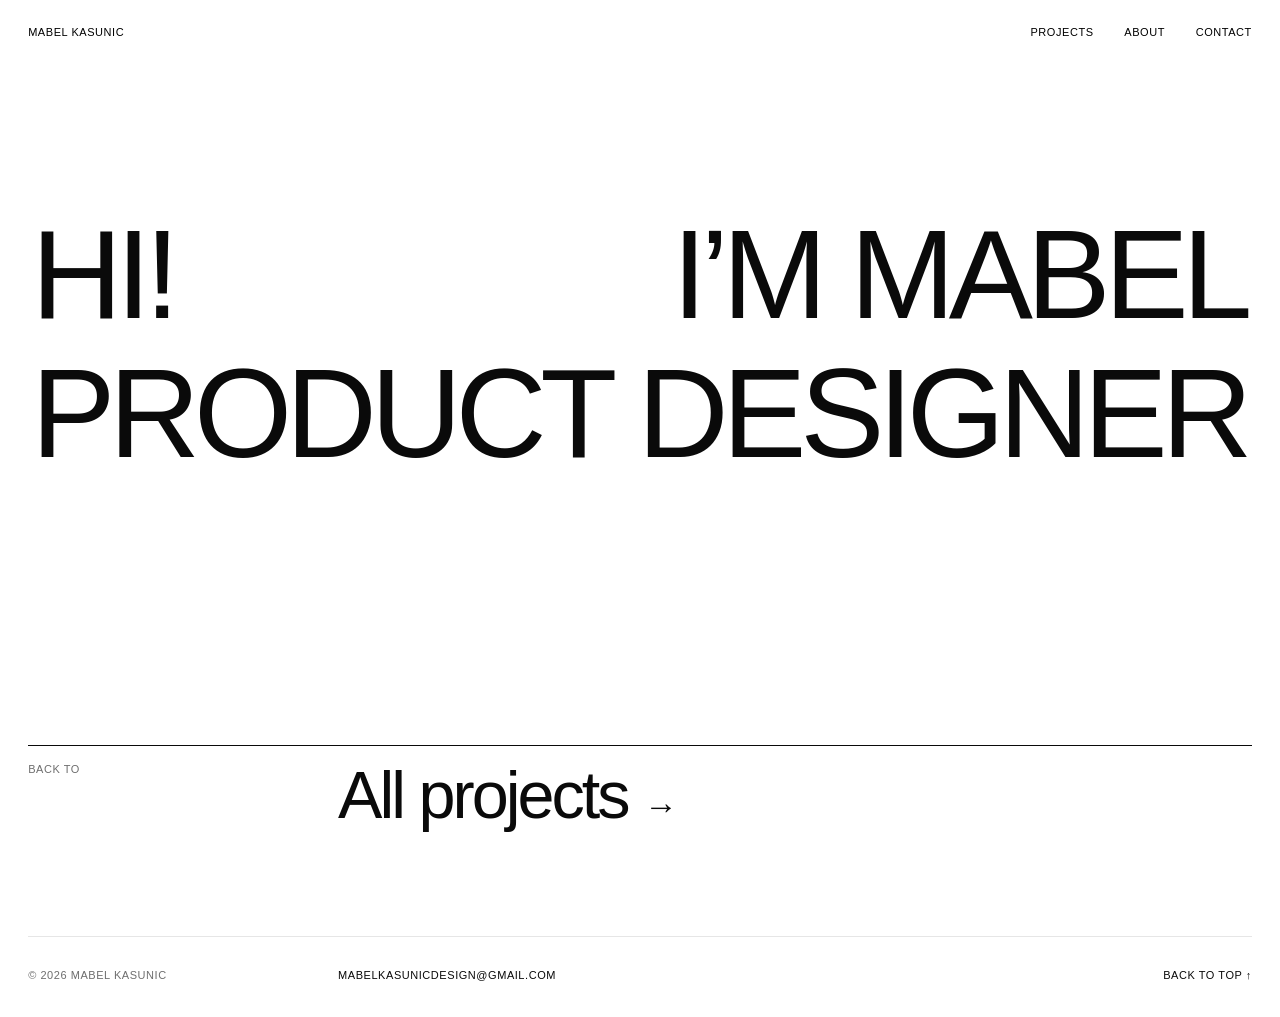
==== commit 35e8f8a3: "Fit the big titles to the page so letters are never cut off The home page name and About title now m" ====
--- a/about.html
+++ b/about.html
@@ -27,7 +27,7 @@
 
   <main class="wrap about-main">
     <section class="about-hero" aria-labelledby="about-title">
-      <h1 class="about-title" id="about-title" aria-label="Hi! I’m Mabel, product designer">
+      <h1 class="about-title" id="about-title" data-fit data-fit-max="190" aria-label="Hi! I’m Mabel, product designer">
         <span class="a-row" aria-hidden="true"><span class="line"><span>Hi!</span></span><span class="line"><span>I’m Mabel</span></span></span>
         <span class="a-row" aria-hidden="true"><span class="line"><span>Product Designer</span></span></span>
         <img class="doodle dd-star" src="images/about-doodle-star.png" alt="" aria-hidden="true" draggable="false">
--- a/css/about.css
+++ b/css/about.css
@@ -9,7 +9,7 @@
    then centred. The title is only as wide as its longest line, so "I'm Mabel"
    ends exactly where "Designer" ends. */
 .about-hero { padding-top: clamp(56px, 11vw, 180px); padding-bottom: clamp(64px, 8vw, 128px); display: flex; justify-content: center; overflow: hidden; margin: 0 calc(-1 * var(--pad)); padding-left: var(--pad); padding-right: var(--pad); }
-.about-title { margin: 0; position: relative; isolation: isolate; cursor: default; font-weight: 500; font-size: min(calc((100vw - 2 * var(--pad)) / 9.9), 190px); line-height: 1; letter-spacing: -.05em; text-transform: uppercase; display: inline-flex; flex-direction: column; width: max-content; max-width: 100%; }
+.about-title { margin: 0; position: relative; isolation: isolate; cursor: default; font-weight: 500; font-size: min(calc((100vw - 2 * var(--pad)) / 10.4), 190px); line-height: 1; letter-spacing: -.05em; text-transform: uppercase; display: inline-flex; flex-direction: column; width: max-content; max-width: 100%; }
 .a-row { position: relative; z-index: 1; display: flex; justify-content: space-between; gap: .3em; white-space: nowrap; }
 .line { display: block; overflow: hidden; padding-top: .06em; padding-bottom: .04em; padding-right: .02em; }
 .line > span { display: block; transform: translateY(110%); transition: transform 1.15s var(--ease); }
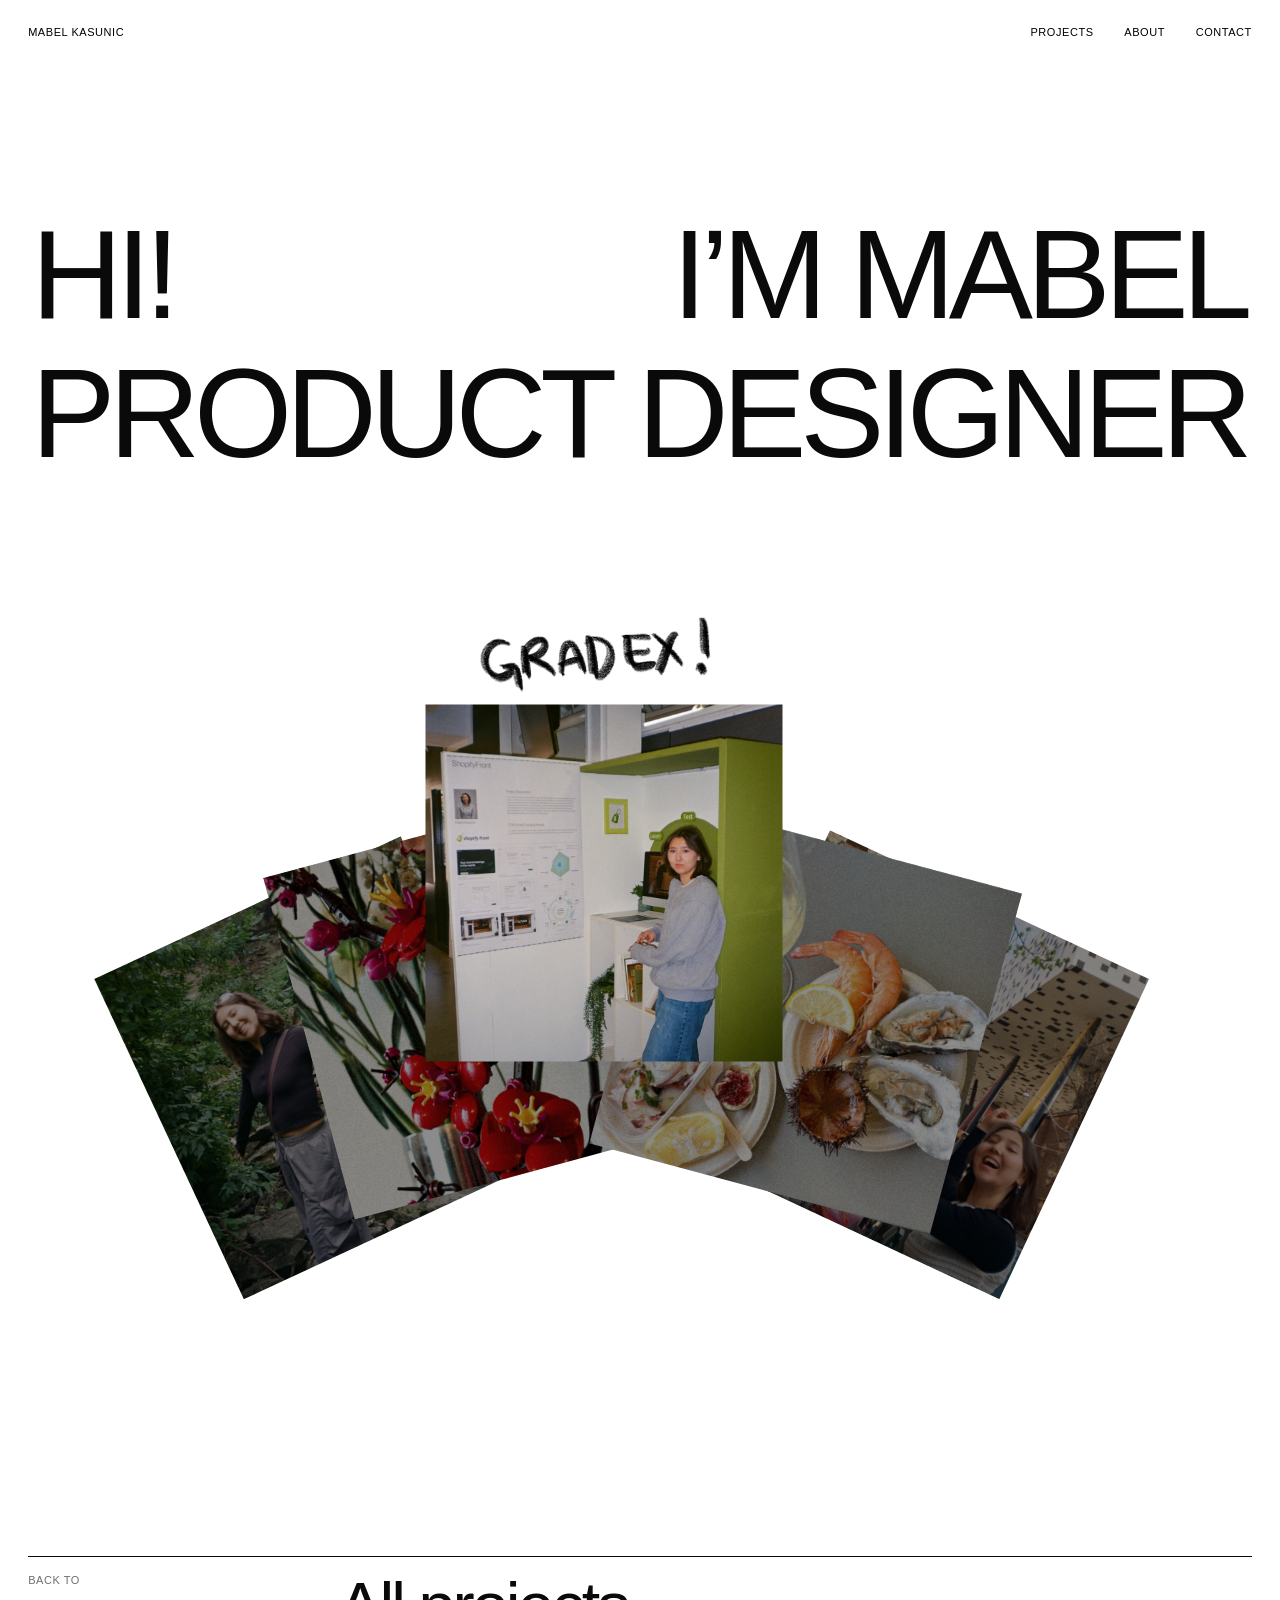
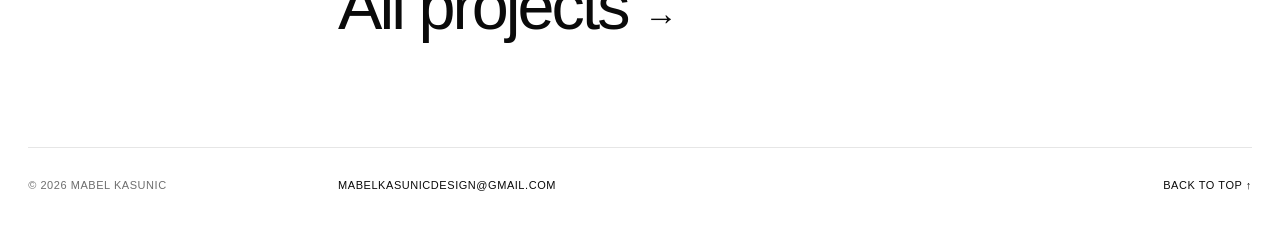
==== commit 486a46e0: "About: add hover photo fan gallery with hand-written labels Co-Authored-By: Claude Opus 5.5 <noreply" ====
--- a/about.html
+++ b/about.html
@@ -35,6 +35,25 @@
         <img class="doodle dd-pencil" src="images/about-doodle-pencil.png" alt="" aria-hidden="true" draggable="false">
       </h1>
     </section>
+    <section class="fan-wrap" aria-label="A few things I love">
+      <div class="fan">
+        <button class="fan-zone z-hiking" type="button" aria-label="Hiking"></button>
+        <button class="fan-zone z-lego" type="button" aria-label="Lego"></button>
+        <button class="fan-zone z-gradex" type="button" aria-label="GradEx"></button>
+        <button class="fan-zone z-seafood" type="button" aria-label="Seafood"></button>
+        <button class="fan-zone z-ocad" type="button" aria-label="OCAD"></button>
+        <figure class="fan-card c-hiking"><img src="images/about-hiking.webp" alt="Mabel smiling with arms outstretched by a waterfall on a hike" loading="lazy" draggable="false"></figure>
+        <figure class="fan-card c-lego"><img src="images/about-lego.webp" alt="A Lego flower arrangement with red blossoms and pink buds" loading="lazy" draggable="false"></figure>
+        <figure class="fan-card c-seafood"><img src="images/about-seafood.webp" alt="A glass of white wine beside plates of oysters, prawns, sea urchin and a fig" loading="lazy" draggable="false"></figure>
+        <figure class="fan-card c-ocad"><img src="images/about-ocad.webp" alt="Mabel laughing on a Toronto street beneath OCAD University's Sharp Centre, with the CN Tower behind" loading="lazy" draggable="false"></figure>
+        <figure class="fan-card c-gradex"><img src="images/about-gradex.webp" alt="Mabel standing beside her Shopify Front booth at the OCAD University GradEx show" loading="lazy" draggable="false"></figure>
+        <img class="fan-label l-hiking" src="images/about-label-hiking.png" alt="" aria-hidden="true">
+        <img class="fan-label l-lego" src="images/about-label-lego.png" alt="" aria-hidden="true">
+        <img class="fan-label l-gradex" src="images/about-label-gradex.png" alt="" aria-hidden="true">
+        <img class="fan-label l-seafood" src="images/about-label-seafood.png" alt="" aria-hidden="true">
+        <img class="fan-label l-ocad" src="images/about-label-ocad.png" alt="" aria-hidden="true">
+      </div>
+    </section>
   </main>
 
   <footer class="wrap" id="contact">
--- a/css/about.css
+++ b/css/about.css
@@ -22,7 +22,7 @@
    so they stay locked to the words at any screen size. */
 .doodle { position: absolute; display: block; height: auto; pointer-events: none; user-select: none; opacity: 0; }
 .dd-star { left: -7.5%; top: -.63em; width: 25%; z-index: 0; transform: scale(.6) rotate(-14deg); transition: opacity .25s ease, transform .5s cubic-bezier(.34, 1.56, .64, 1); }
-.dd-lines { left: 63.5%; top: .97em; width: 42.3%; z-index: 2; clip-path: inset(0 100% 0 0); transition: opacity .2s ease, clip-path .55s cubic-bezier(.65, 0, .35, 1) .08s; }
+.dd-lines { left: 63.5%; top: .86em; width: 42.3%; z-index: 2; clip-path: inset(0 100% 0 0); transition: opacity .2s ease, clip-path .55s cubic-bezier(.65, 0, .35, 1) .08s; }
 .dd-pencil { left: 96.7%; top: 1.07em; width: 8%; z-index: 3; transform: translate(-20%, -25%) rotate(-12deg); transition: opacity .25s ease .18s, transform .45s cubic-bezier(.34, 1.56, .64, 1) .18s; }
 .about-title:hover .doodle { opacity: 1; }
 .about-title:hover .dd-star, .about-title:hover .dd-pencil { transform: none; }
@@ -35,3 +35,59 @@
   .line > span { transform: none; }
   .doodle { transform: none; clip-path: none; }
 }
+
+/* ==========================================================================
+   "Things I love" photo fan
+   Five photos fanned out under the title. GradEx is lit up by default; hovering
+   (or tapping / tabbing to) a photo brings it forward at full brightness with
+   its hand-written label above, and dims the rest.
+   Positions are % of the fan's width/height so it scales at every screen size.
+   ========================================================================== */
+.fan-wrap { padding-bottom: clamp(48px, 8vw, 140px); display: flex; justify-content: center; }
+.fan { position: relative; width: min(1000px, 100%); aspect-ratio: 323 / 235; }
+.fan-card { position: absolute; margin: 0; aspect-ratio: 1 / 1; filter: brightness(.55) saturate(.85); transform-origin: 50% 70%; transition: filter .45s ease, transform .55s cubic-bezier(.22, .8, .2, 1); -webkit-tap-highlight-color: transparent; }
+.fan-card img { display: block; width: 100%; height: 100%; object-fit: contain; pointer-events: none; user-select: none; }
+/* The photo sizes differ only by how much rotation padding each file has */
+.c-hiking  { left: -4.6%; top: 33.6%; width: 47.1%; z-index: 1; clip-path: polygon(65.1% 1.5%, 96.9% 69.5%, 31.8% 99.8%, 0% 31.8%); }
+.c-lego    { left: 12.3%; top: 27.7%; width: 43.4%; z-index: 2; clip-path: polygon(78.7% 0%, 99.8% 78.5%, 21.1% 99.8%, 0% 21.1%); }
+.c-gradex  { left: 29.4%; top: 20%;   width: 34%;   z-index: 3; }
+.c-seafood { left: 44.9%; top: 29.8%; width: 43.4%; z-index: 2; clip-path: polygon(21.1% 0%, 99.8% 21.1%, 78.5% 99.8%, 0% 78.7%); }
+.c-ocad    { left: 53.9%; top: 33.6%; width: 47.1%; z-index: 1; clip-path: polygon(32% 0.2%, 99.8% 31.8%, 68% 99.8%, 0.4% 68.2%); }
+
+/* Invisible hover zones: one strip per photo, matching where each photo shows
+   in the stack, so pointing at any visible part of a photo selects it even
+   though the raised photo overlaps its neighbours. */
+.fan-zone { position: absolute; top: 0; bottom: 0; z-index: 20; margin: 0; padding: 0; border: 0; background: none; cursor: pointer; -webkit-tap-highlight-color: transparent; }
+.fan-zone:focus-visible { outline: none; }
+.z-hiking  { left: -4%; width: 21%; }
+.z-lego    { left: 17%; width: 14%; }
+.z-gradex  { left: 31%; width: 32%; }
+.z-seafood { left: 63%; width: 19%; }
+.z-ocad    { left: 82%; width: 22%; }
+.fan-card { pointer-events: none; }
+
+/* Active photo: the hovered/focused one, or GradEx when nothing is hovered */
+.z-hiking:hover ~ .c-hiking, .z-hiking:focus-visible ~ .c-hiking,
+.z-lego:hover ~ .c-lego, .z-lego:focus-visible ~ .c-lego,
+.z-gradex:hover ~ .c-gradex, .z-gradex:focus-visible ~ .c-gradex,
+.z-seafood:hover ~ .c-seafood, .z-seafood:focus-visible ~ .c-seafood,
+.z-ocad:hover ~ .c-ocad, .z-ocad:focus-visible ~ .c-ocad,
+.fan:not(:hover):not(:focus-within) .c-gradex { z-index: 10; filter: none; transform: translateY(-4%) scale(1.05); }
+
+/* Hand-written labels, placed above each photo */
+.fan-label { position: absolute; height: auto; pointer-events: none; user-select: none; opacity: 0; transform: translateY(12px) rotate(var(--r)); transition: opacity .3s ease, transform .45s cubic-bezier(.22, .8, .2, 1); z-index: 11; }
+.l-hiking  { --r: -22deg; left: 0%;    top: 19%;  width: 25%; }
+.l-lego    { --r: -14deg; left: 13%;   top: 11%;  width: 21.5%; }
+.l-gradex  { --r: -2deg;  left: 34%;   top: 5%;   width: 23%; }
+.l-seafood { --r: 10deg;  left: 56%;   top: 13%;  width: 27%; }
+.l-ocad    { --r: 18deg;  left: 73%;   top: 19%;  width: 22%; }
+.z-hiking:hover ~ .l-hiking, .z-hiking:focus-visible ~ .l-hiking,
+.z-lego:hover ~ .l-lego, .z-lego:focus-visible ~ .l-lego,
+.z-gradex:hover ~ .l-gradex, .z-gradex:focus-visible ~ .l-gradex,
+.z-seafood:hover ~ .l-seafood, .z-seafood:focus-visible ~ .l-seafood,
+.z-ocad:hover ~ .l-ocad, .z-ocad:focus-visible ~ .l-ocad,
+.fan:not(:hover):not(:focus-within) .l-gradex { opacity: 1; transform: translateY(0) rotate(var(--r)); }
+
+@media (prefers-reduced-motion: reduce) {
+  .fan-card, .fan-label { transition: opacity .2s ease, filter .2s ease; }
+}
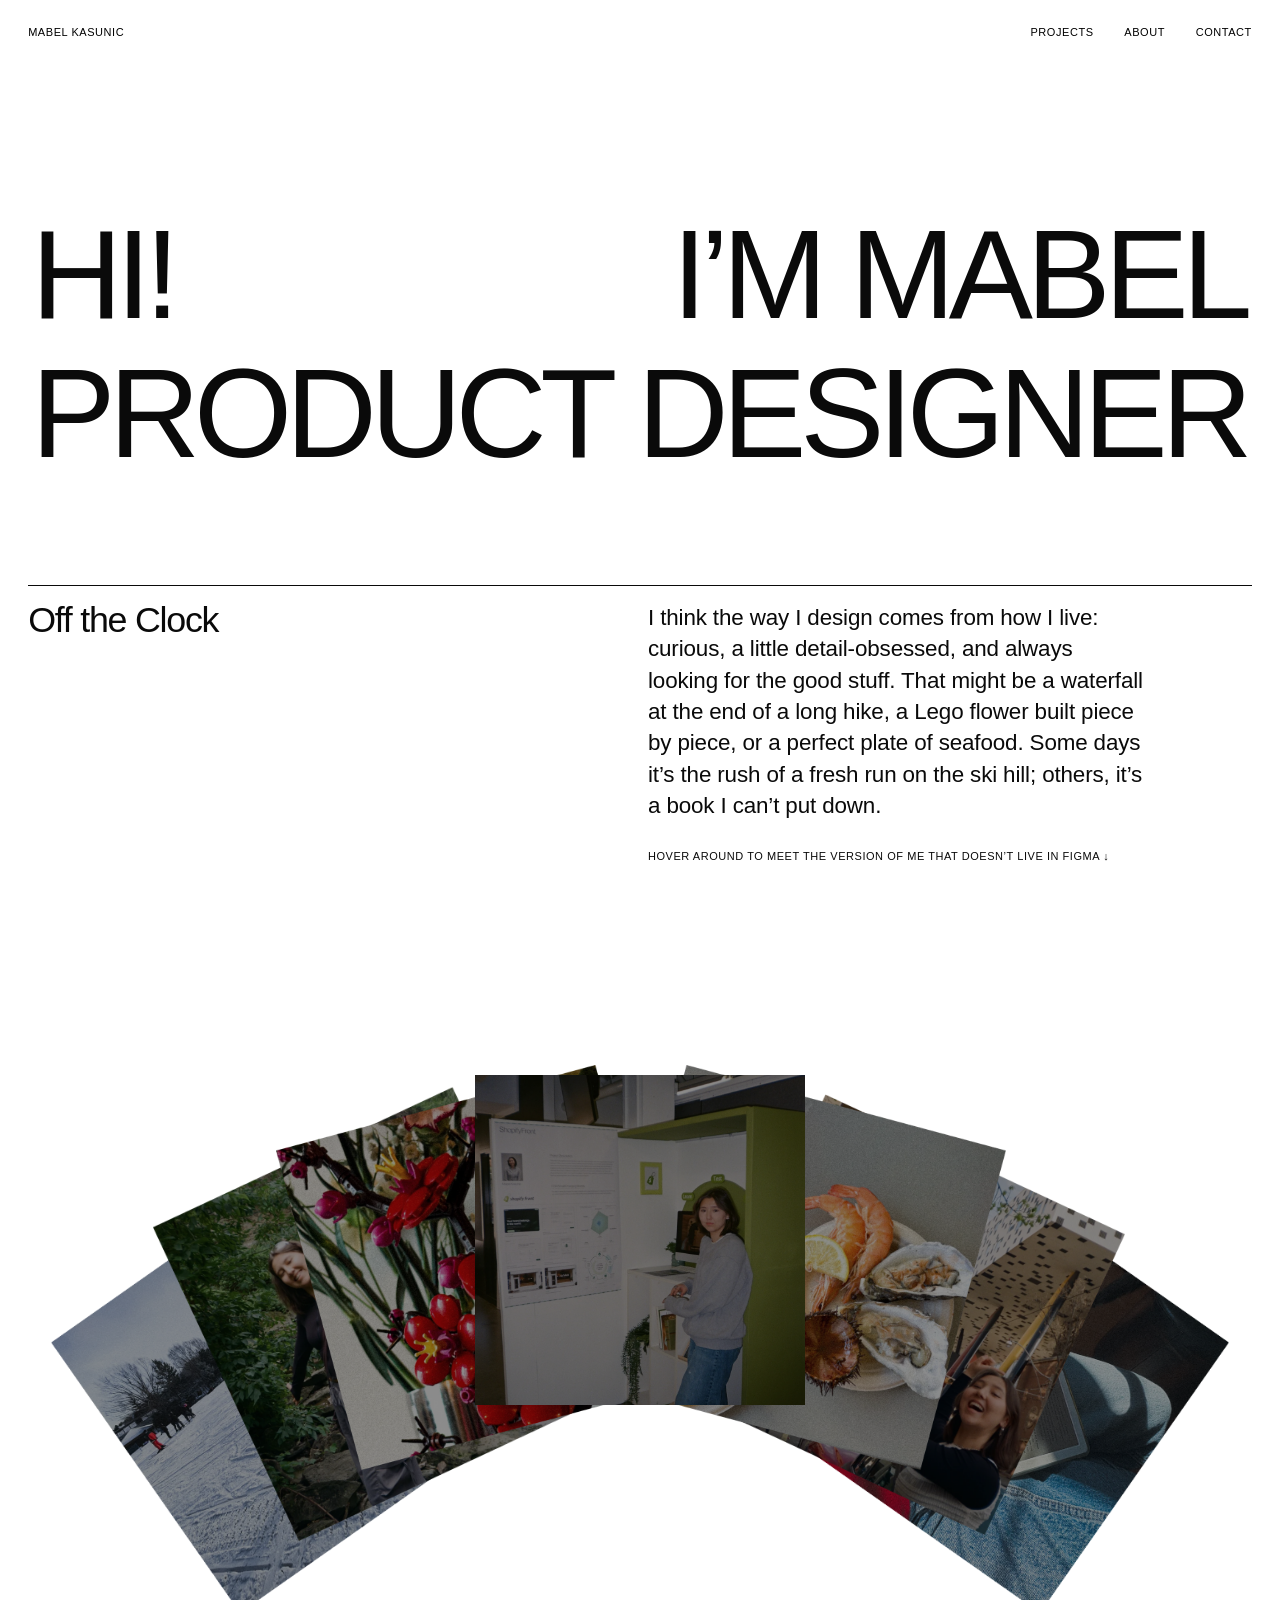
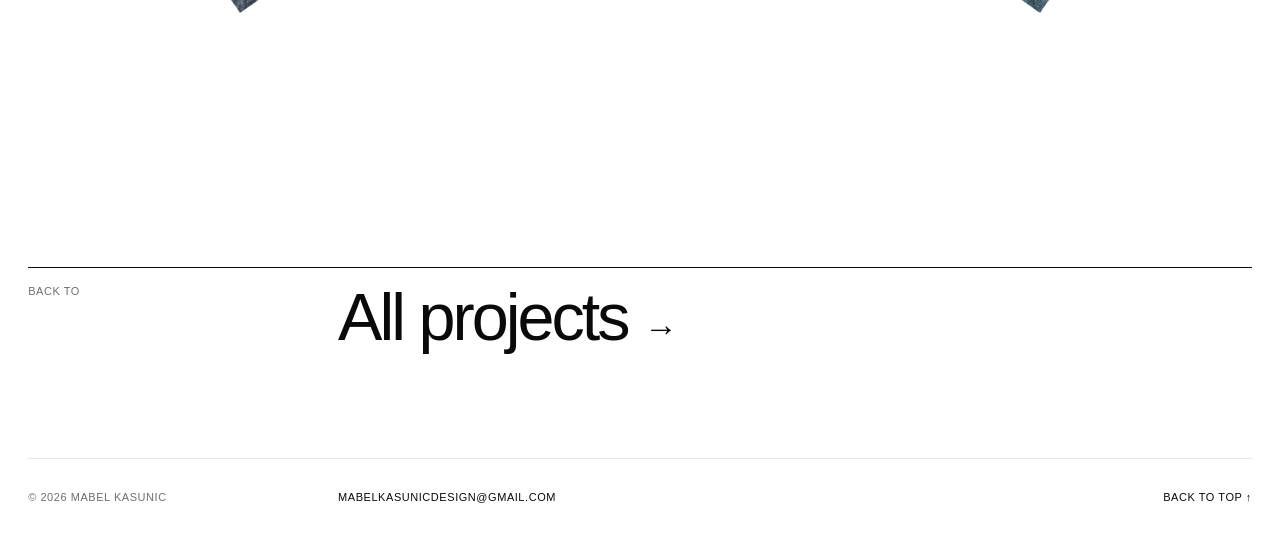
==== commit 2bc426d6: "About: Off the Clock intro, seven-photo fan with centred titles, dimmed resting state Co-Authored-By" ====
--- a/about.html
+++ b/about.html
@@ -35,23 +35,36 @@
         <img class="doodle dd-pencil" src="images/about-doodle-pencil.png" alt="" aria-hidden="true" draggable="false">
       </h1>
     </section>
+    <section class="cols off-clock" aria-labelledby="off-clock-title">
+      <h2 class="off-label" id="off-clock-title">Off the Clock</h2>
+      <div class="off-text">
+        <p class="off-body">I think the way I design comes from how I live: curious, a little detail-obsessed, and always looking for the good stuff. That might be a waterfall at the end of a long hike, a Lego flower built piece by piece, or a perfect plate of seafood. Some days it’s the rush of a fresh run on the ski hill; others, it’s a book I can’t put down.</p>
+        <p class="off-hint small"><span class="hint-hover">Hover around</span><span class="hint-tap">Tap around</span> to meet the version of me that doesn’t live in Figma <span aria-hidden="true">↓</span></p>
+      </div>
+    </section>
     <section class="fan-wrap" aria-label="A few things I love">
       <div class="fan">
+        <button class="fan-zone z-skiing" type="button" aria-label="Skiing"></button>
         <button class="fan-zone z-hiking" type="button" aria-label="Hiking"></button>
         <button class="fan-zone z-lego" type="button" aria-label="Lego"></button>
         <button class="fan-zone z-gradex" type="button" aria-label="GradEx"></button>
         <button class="fan-zone z-seafood" type="button" aria-label="Seafood"></button>
         <button class="fan-zone z-ocad" type="button" aria-label="OCAD"></button>
+        <button class="fan-zone z-books" type="button" aria-label="Books"></button>
+        <figure class="fan-card c-skiing"><img src="images/about-skiing.webp" alt="Mabel on skis in a white jacket and bright yellow snow pants on a snowy hill" loading="lazy" draggable="false"></figure>
         <figure class="fan-card c-hiking"><img src="images/about-hiking.webp" alt="Mabel smiling with arms outstretched by a waterfall on a hike" loading="lazy" draggable="false"></figure>
         <figure class="fan-card c-lego"><img src="images/about-lego.webp" alt="A Lego flower arrangement with red blossoms and pink buds" loading="lazy" draggable="false"></figure>
+        <figure class="fan-card c-gradex"><img src="images/about-gradex.webp" alt="Mabel standing beside her Shopify Front booth at the OCAD University GradEx show" loading="lazy" draggable="false"></figure>
         <figure class="fan-card c-seafood"><img src="images/about-seafood.webp" alt="A glass of white wine beside plates of oysters, prawns, sea urchin and a fig" loading="lazy" draggable="false"></figure>
         <figure class="fan-card c-ocad"><img src="images/about-ocad.webp" alt="Mabel laughing on a Toronto street beneath OCAD University's Sharp Centre, with the CN Tower behind" loading="lazy" draggable="false"></figure>
-        <figure class="fan-card c-gradex"><img src="images/about-gradex.webp" alt="Mabel standing beside her Shopify Front booth at the OCAD University GradEx show" loading="lazy" draggable="false"></figure>
+        <figure class="fan-card c-books"><img src="images/about-books.webp" alt="A Kobo e-reader resting on Mabel's knee in the sun while she pets her cat" loading="lazy" draggable="false"></figure>
+        <img class="fan-label l-skiing" src="images/about-label-skiing.png" alt="" aria-hidden="true">
         <img class="fan-label l-hiking" src="images/about-label-hiking.png" alt="" aria-hidden="true">
         <img class="fan-label l-lego" src="images/about-label-lego.png" alt="" aria-hidden="true">
         <img class="fan-label l-gradex" src="images/about-label-gradex.png" alt="" aria-hidden="true">
         <img class="fan-label l-seafood" src="images/about-label-seafood.png" alt="" aria-hidden="true">
         <img class="fan-label l-ocad" src="images/about-label-ocad.png" alt="" aria-hidden="true">
+        <img class="fan-label l-books" src="images/about-label-books.png" alt="" aria-hidden="true">
       </div>
     </section>
   </main>
--- a/css/about.css
+++ b/css/about.css
@@ -36,57 +36,80 @@
   .doodle { transform: none; clip-path: none; }
 }
 
+/* "Off the Clock" intro above the photo fan — laid out like the home page
+   intro row: rule on top, title on the left, text in columns 7–11 */
+.off-clock { padding-top: 16px; border-top: 1px solid var(--ink); row-gap: 20px; margin-bottom: clamp(40px, 5vw, 88px); }
+.off-label { grid-column: 1 / span 4; margin: 0; font-size: clamp(28px, 2.8vw, 48px); font-weight: 500; letter-spacing: -.035em; line-height: 1.05; }
+.off-text { grid-column: 7 / span 5; display: flex; flex-direction: column; gap: 28px; }
+.off-body { margin: 0; font-size: clamp(18px, 1.75vw, 28px); line-height: 1.4; letter-spacing: -.006em; max-width: 32em; text-wrap: pretty; }
+.off-hint { margin: 0; }
+.hint-tap { display: none; }
+@media (hover: none) { .hint-hover { display: none; } .hint-tap { display: inline; } }
+@media (max-width: 900px) { .off-text { grid-column: 4 / -1; } }
+@media (max-width: 640px) { .off-label, .off-text { grid-column: 1 / -1; } }
+
 /* ==========================================================================
    "Things I love" photo fan
-   Five photos fanned out under the title. GradEx is lit up by default; hovering
+   Five photos fanned out under the title. All photos are dimmed until one is hovered; hovering
    (or tapping / tabbing to) a photo brings it forward at full brightness with
    its hand-written label above, and dims the rest.
    Positions are % of the fan's width/height so it scales at every screen size.
    ========================================================================== */
 .fan-wrap { padding-bottom: clamp(48px, 8vw, 140px); display: flex; justify-content: center; }
-.fan { position: relative; width: min(1000px, 100%); aspect-ratio: 323 / 235; }
-.fan-card { position: absolute; margin: 0; aspect-ratio: 1 / 1; filter: brightness(.55) saturate(.85); transform-origin: 50% 70%; transition: filter .45s ease, transform .55s cubic-bezier(.22, .8, .2, 1); -webkit-tap-highlight-color: transparent; }
-.fan-card img { display: block; width: 100%; height: 100%; object-fit: contain; pointer-events: none; user-select: none; }
-/* The photo sizes differ only by how much rotation padding each file has */
-.c-hiking  { left: -4.6%; top: 33.6%; width: 47.1%; z-index: 1; clip-path: polygon(65.1% 1.5%, 96.9% 69.5%, 31.8% 99.8%, 0% 31.8%); }
-.c-lego    { left: 12.3%; top: 27.7%; width: 43.4%; z-index: 2; clip-path: polygon(78.7% 0%, 99.8% 78.5%, 21.1% 99.8%, 0% 21.1%); }
-.c-gradex  { left: 29.4%; top: 20%;   width: 34%;   z-index: 3; }
-.c-seafood { left: 44.9%; top: 29.8%; width: 43.4%; z-index: 2; clip-path: polygon(21.1% 0%, 99.8% 21.1%, 78.5% 99.8%, 0% 78.7%); }
-.c-ocad    { left: 53.9%; top: 33.6%; width: 47.1%; z-index: 1; clip-path: polygon(32% 0.2%, 99.8% 31.8%, 68% 99.8%, 0.4% 68.2%); }
+.fan { position: relative; width: min(1100px, 100%); aspect-ratio: 100 / 63.25; }
+.fan-card { position: absolute; margin: 0; aspect-ratio: 1 / 1; pointer-events: none; filter: brightness(.55) saturate(.85); transform-origin: 50% 70%; transition: filter .45s ease, transform .55s cubic-bezier(.22, .8, .2, 1); }
+.fan-card img { display: block; width: 100%; height: 100%; object-fit: contain; user-select: none; }
+/* Each photo: position and size (% of the fan), stacking order, and how far it rises when active */
+.c-skiing { --lift: -20.78%; left: -3.58%; top: 32.36%; width: 41.78%; z-index: 1; }
+.c-hiking { --lift: -11.77%; left: 5.71%; top: 21.98%; width: 41.78%; z-index: 2; }
+.c-lego { --lift: -9.21%; left: 16.87%; top: 19.67%; width: 36.82%; z-index: 3; }
+.c-gradex { --lift: -4%; left: 35%; top: 21.09%; width: 30%; z-index: 4; }
+.c-seafood { --lift: -9.16%; left: 46.41%; top: 19.64%; width: 36.82%; z-index: 3; }
+.c-ocad { --lift: -13.85%; left: 54.01%; top: 23.76%; width: 40.11%; z-index: 2; }
+.c-books { --lift: -19.38%; left: 61.8%; top: 32.36%; width: 41.78%; z-index: 1; }
 
-/* Invisible hover zones: one strip per photo, matching where each photo shows
-   in the stack, so pointing at any visible part of a photo selects it even
-   though the raised photo overlaps its neighbours. */
+/* Invisible hover zones: one strip per photo, so pointing at any visible part of a
+   photo selects it even though the raised photo overlaps its neighbours. */
 .fan-zone { position: absolute; top: 0; bottom: 0; z-index: 20; margin: 0; padding: 0; border: 0; background: none; cursor: pointer; -webkit-tap-highlight-color: transparent; }
 .fan-zone:focus-visible { outline: none; }
-.z-hiking  { left: -4%; width: 21%; }
-.z-lego    { left: 17%; width: 14%; }
-.z-gradex  { left: 31%; width: 32%; }
-.z-seafood { left: 63%; width: 19%; }
-.z-ocad    { left: 82%; width: 22%; }
-.fan-card { pointer-events: none; }
+.z-skiing { left: -3%; width: 24.63%; }
+.z-hiking { left: 21.63%; width: 8.97%; }
+.z-lego { left: 30.59%; width: 12.03%; }
+.z-gradex { left: 42.62%; width: 14.76%; }
+.z-seafood { left: 57.38%; width: 12.04%; }
+.z-ocad { left: 69.42%; width: 8.97%; }
+.z-books { left: 78.39%; width: 24.61%; }
 
-/* Active photo: the hovered/focused one, or GradEx when nothing is hovered */
+/* Active photo: the hovered/focused one. With nothing hovered, all photos stay dimmed. */
+.z-skiing:hover ~ .c-skiing, .z-skiing:focus-visible ~ .c-skiing,
 .z-hiking:hover ~ .c-hiking, .z-hiking:focus-visible ~ .c-hiking,
 .z-lego:hover ~ .c-lego, .z-lego:focus-visible ~ .c-lego,
 .z-gradex:hover ~ .c-gradex, .z-gradex:focus-visible ~ .c-gradex,
 .z-seafood:hover ~ .c-seafood, .z-seafood:focus-visible ~ .c-seafood,
 .z-ocad:hover ~ .c-ocad, .z-ocad:focus-visible ~ .c-ocad,
-.fan:not(:hover):not(:focus-within) .c-gradex { z-index: 10; filter: none; transform: translateY(-4%) scale(1.05); }
+.z-books:hover ~ .c-books, .z-books:focus-visible ~ .c-books { z-index: 10; filter: none; transform: translateY(var(--lift)) scale(1.05); }
 
-/* Hand-written labels, placed above each photo */
-.fan-label { position: absolute; height: auto; pointer-events: none; user-select: none; opacity: 0; transform: translateY(12px) rotate(var(--r)); transition: opacity .3s ease, transform .45s cubic-bezier(.22, .8, .2, 1); z-index: 11; }
-.l-hiking  { --r: -22deg; left: 0%;    top: 19%;  width: 25%; }
-.l-lego    { --r: -14deg; left: 13%;   top: 11%;  width: 21.5%; }
-.l-gradex  { --r: -2deg;  left: 34%;   top: 5%;   width: 23%; }
-.l-seafood { --r: 10deg;  left: 56%;   top: 13%;  width: 27%; }
-.l-ocad    { --r: 18deg;  left: 73%;   top: 19%;  width: 22%; }
+/* Hand-written labels: left/top is the point just above the middle of the
+   raised photo's top edge; each label is anchored there by its bottom centre
+   and tilted to match the photo. */
+.fan-label { position: absolute; height: auto; pointer-events: none; user-select: none; opacity: 0; transform-origin: 50% 100%; transform: translate(-50%, -100%) rotate(var(--r)) translateY(12px); transition: opacity .3s ease, transform .45s cubic-bezier(.22, .8, .2, 1); z-index: 11; }
+.l-skiing { --r: -35deg; left: 7.13%; top: 28.01%; width: 26.06%; }
+.l-hiking { --r: -24.96deg; left: 18.1%; top: 20.57%; width: 24.7%; }
+.l-lego { --r: -15.01deg; left: 30.64%; top: 15.66%; width: 21.78%; }
+.l-gradex { --r: 0deg; left: 50%; top: 14.37%; width: 23.18%; }
+.l-seafood { --r: 15.01deg; left: 69.37%; top: 15.66%; width: 27.08%; }
+.l-ocad { --r: 24.99deg; left: 81.6%; top: 20.54%; width: 21.82%; }
+.l-books { --r: 35deg; left: 92.87%; top: 28.94%; width: 26.23%; }
+.z-skiing:hover ~ .l-skiing, .z-skiing:focus-visible ~ .l-skiing,
 .z-hiking:hover ~ .l-hiking, .z-hiking:focus-visible ~ .l-hiking,
 .z-lego:hover ~ .l-lego, .z-lego:focus-visible ~ .l-lego,
 .z-gradex:hover ~ .l-gradex, .z-gradex:focus-visible ~ .l-gradex,
 .z-seafood:hover ~ .l-seafood, .z-seafood:focus-visible ~ .l-seafood,
 .z-ocad:hover ~ .l-ocad, .z-ocad:focus-visible ~ .l-ocad,
-.fan:not(:hover):not(:focus-within) .l-gradex { opacity: 1; transform: translateY(0) rotate(var(--r)); }
+.z-books:hover ~ .l-books, .z-books:focus-visible ~ .l-books { opacity: 1; transform: translate(-50%, -100%) rotate(var(--r)); }
+
+/* Small screens: pull the fan in a little so the outer hand-written labels stay on screen */
+@media (max-width: 1240px) { .fan { width: 86%; } }
 
 @media (prefers-reduced-motion: reduce) {
   .fan-card, .fan-label { transition: opacity .2s ease, filter .2s ease; }
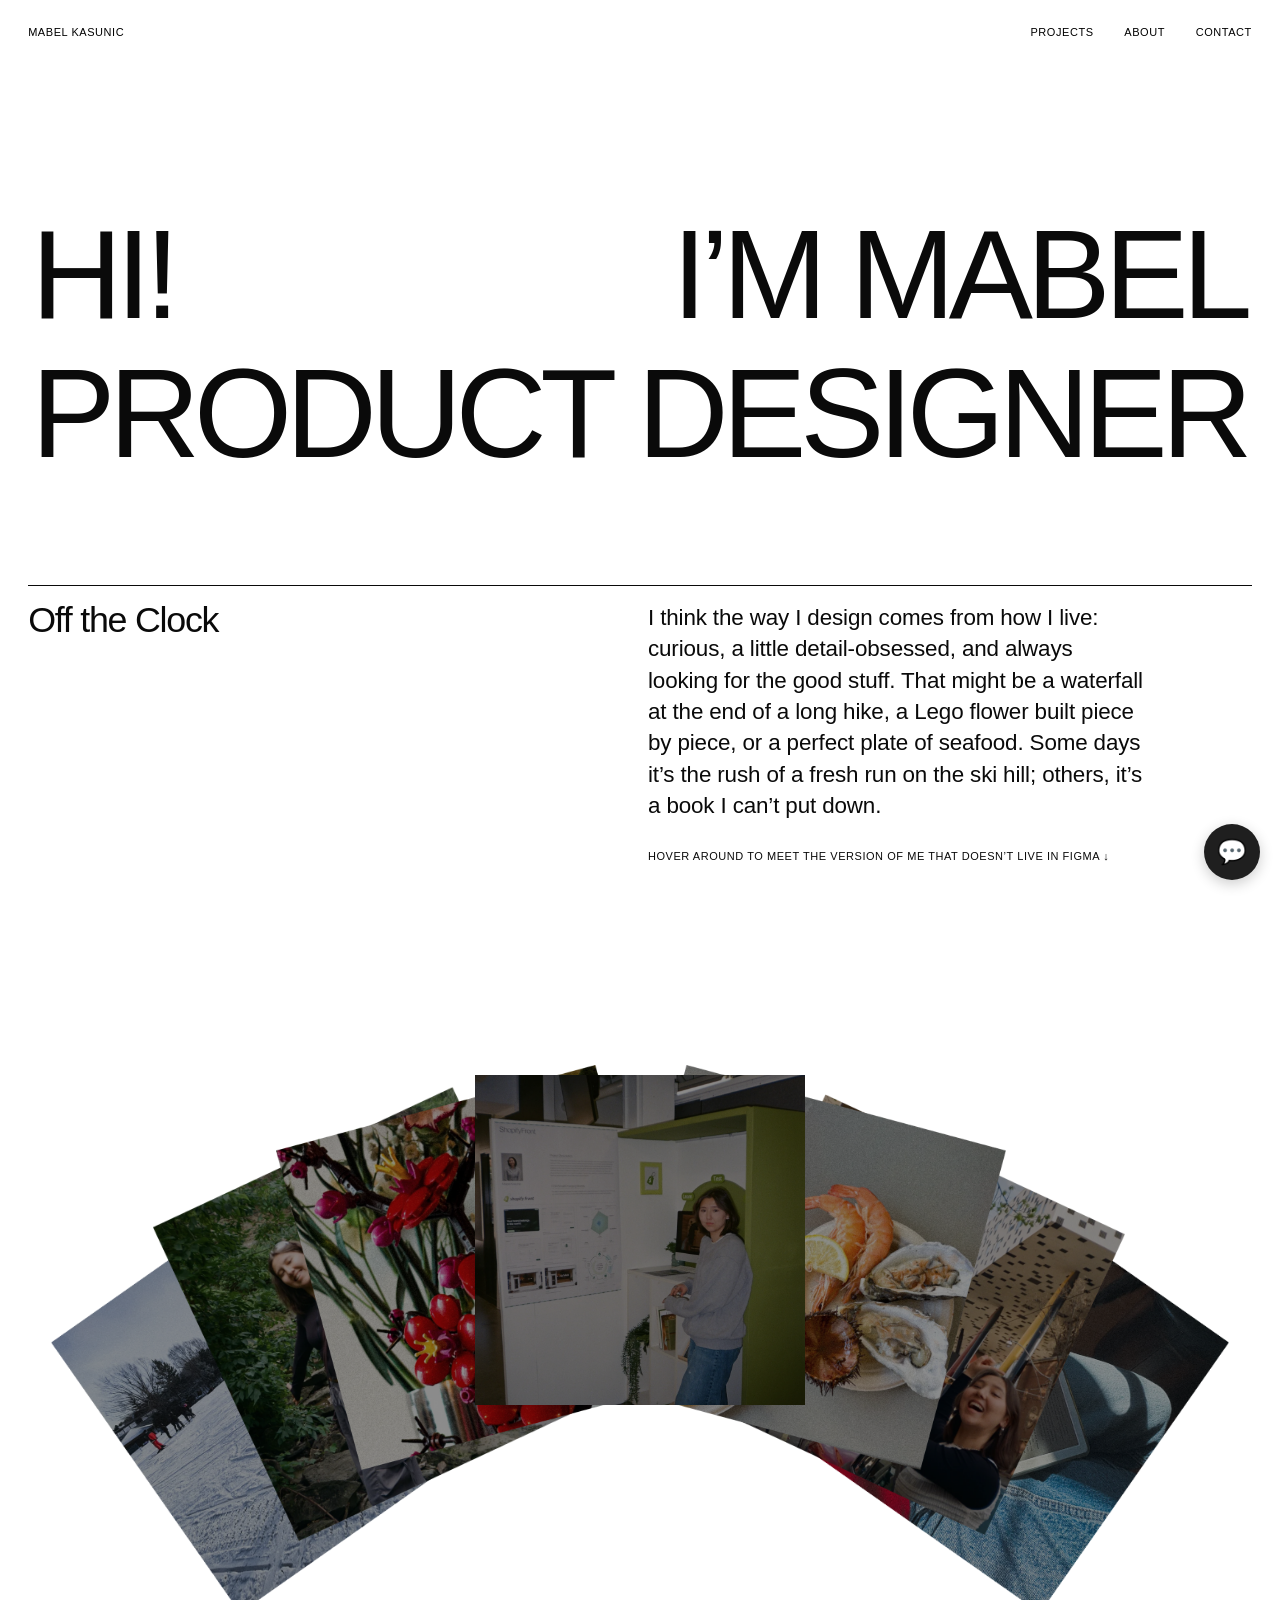
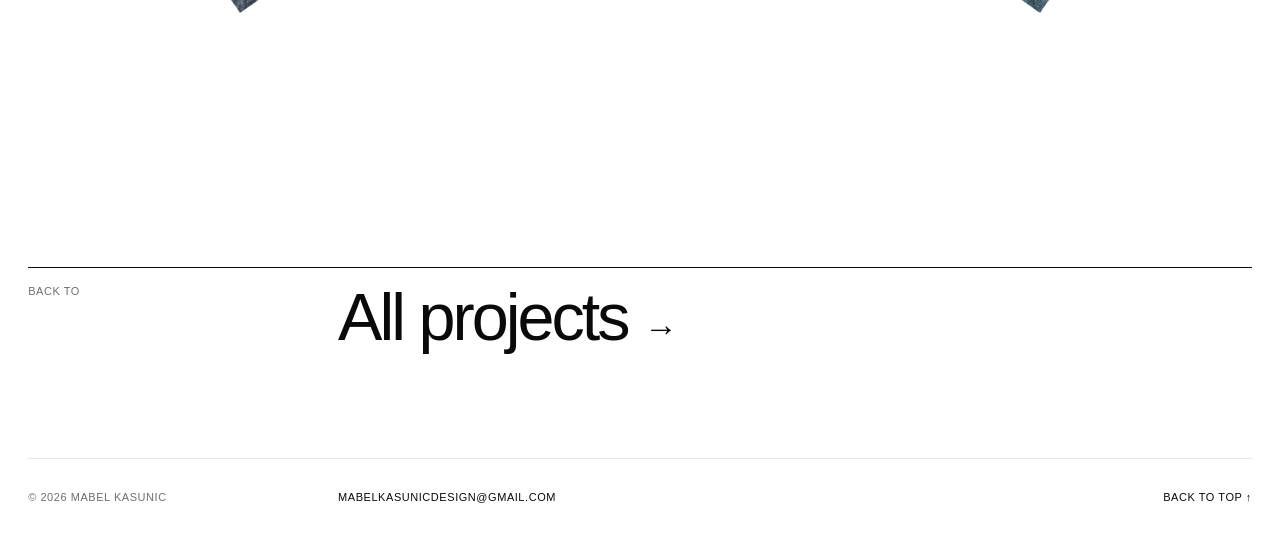
==== commit 1be12333: "Add chat widget script to about.html" ====
--- a/about.html
+++ b/about.html
@@ -82,5 +82,6 @@
   </footer>
 </div>
 <script src="js/main.js"></script>
+  <script src="/chat-widget.js" defer></script>
 </body>
 </html>
